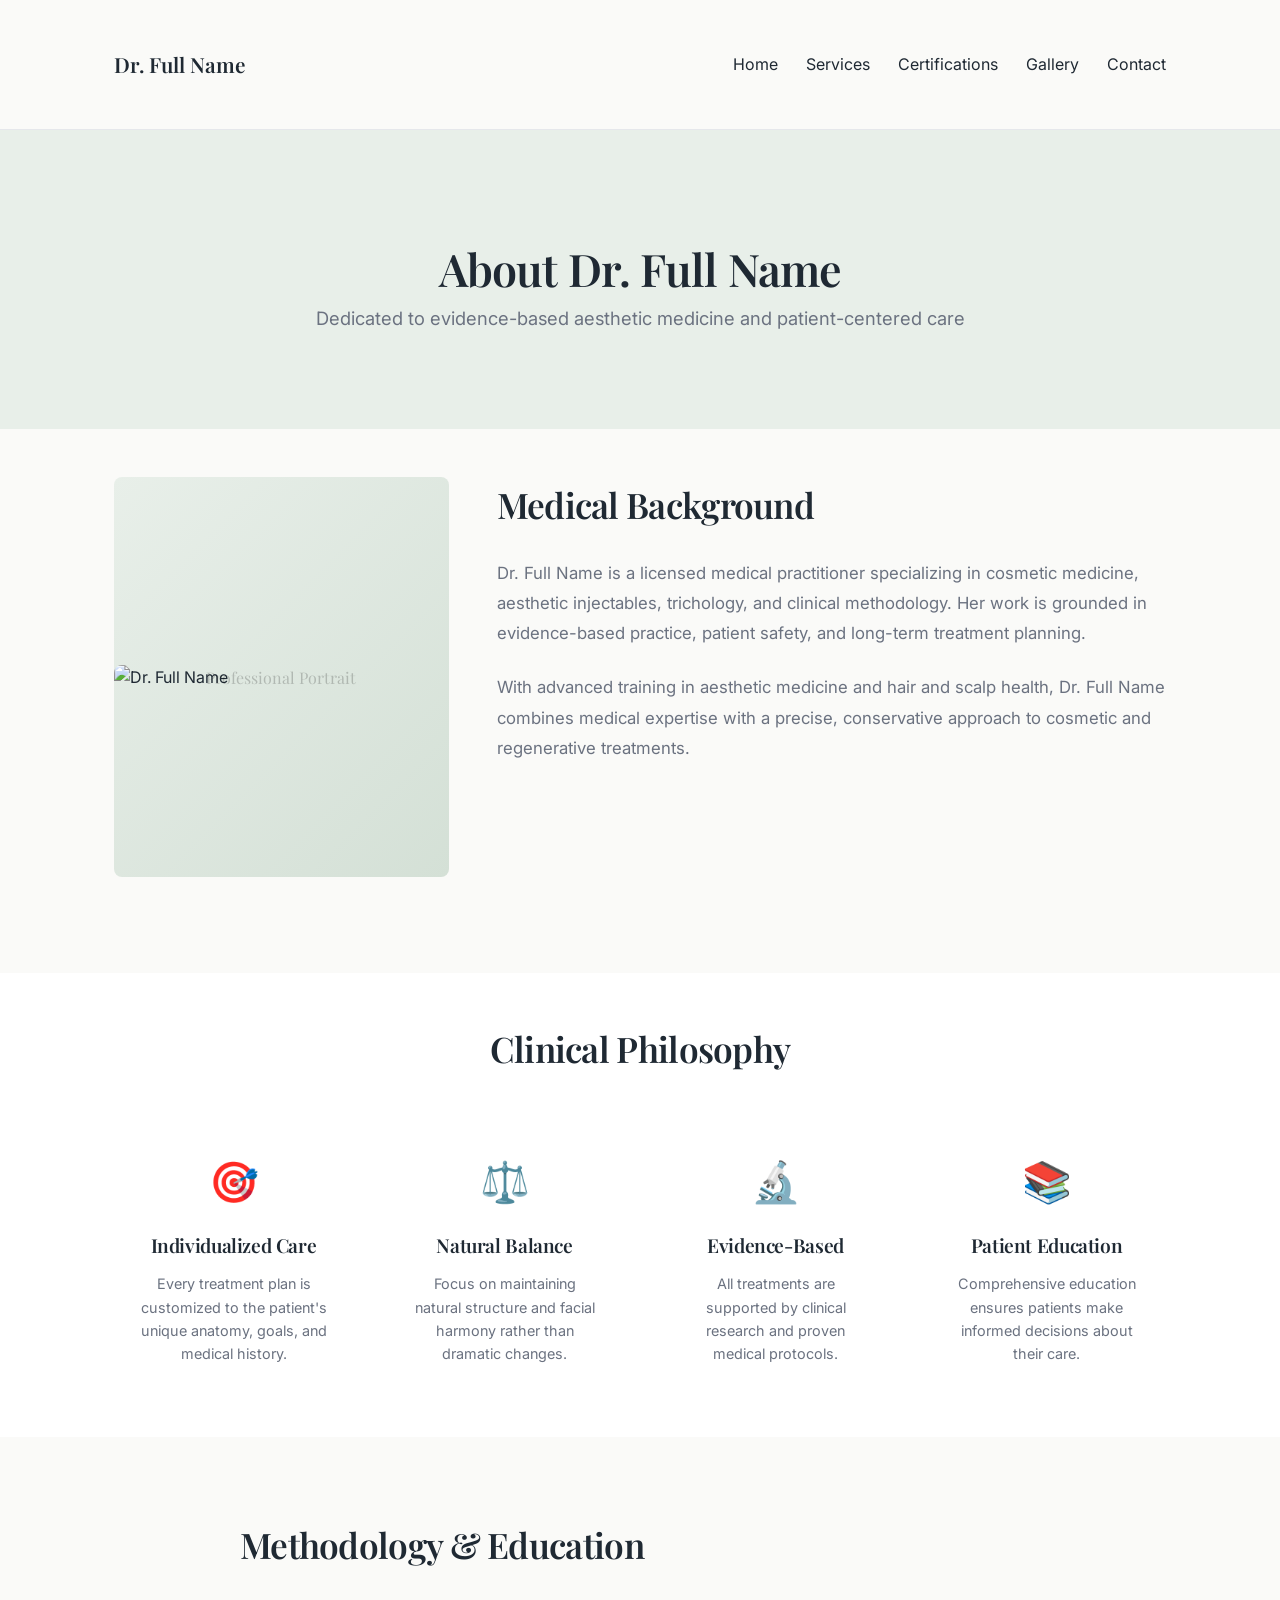
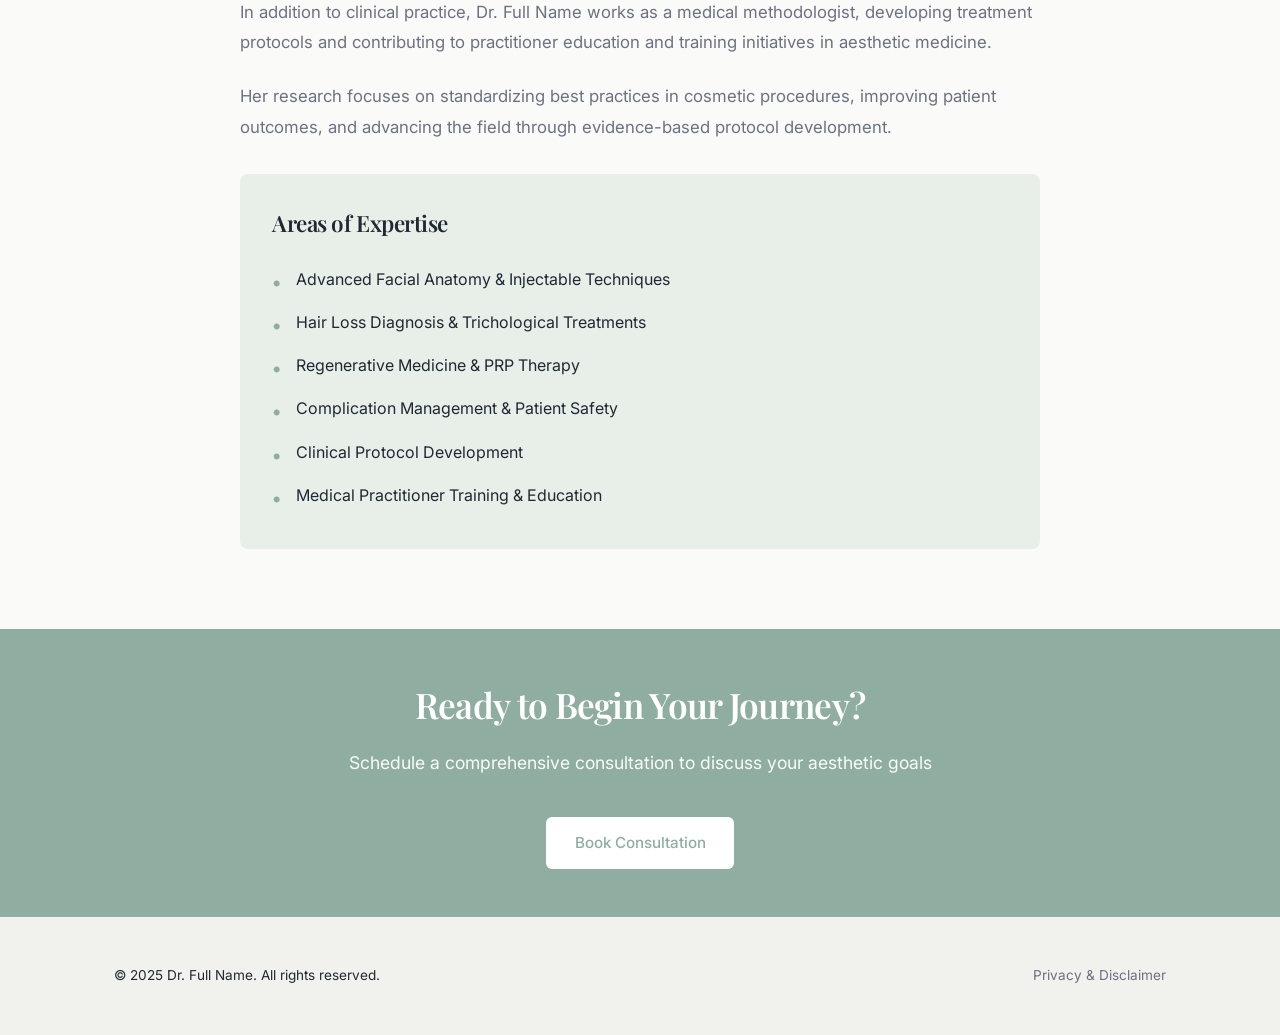
==== about.html @ 9eb3311c "Update about.html" ====
<!DOCTYPE html>
<html lang="en">
<head>
  <meta charset="UTF-8">
  <meta name="viewport" content="width=device-width, initial-scale=1.0">
  <title>About | Dr. Full Name</title>
  <link href="https://fonts.googleapis.com/css2?family=Playfair+Display:wght@400;600;700&family=Inter:wght@300;400;500;600&display=swap" rel="stylesheet">
  <link rel="stylesheet" href="assets/css/styles.css">
</head>
<body>

<header class="nav">
  <div class="container nav-inner">
    <div class="logo">Dr. Full Name</div>
    <nav>
      <a href="index.html">Home</a>
      <a href="services.html">Services</a>
      <a href="certifications.html">Certifications</a>
      <a href="gallery.html">Gallery</a>
      <a href="contact.html">Contact</a>
    </nav>
  </div>
</header>

<section class="page-hero">
  <div class="container">
    <h1>About Dr. Full Name</h1>
    <p class="lead">Dedicated to evidence-based aesthetic medicine and patient-centered care</p>
  </div>
</section>

<section class="container">
  <div class="about-grid">
    <div class="about-image">
      <img src="assets/images/about-portrait.jpg" alt="Dr. Full Name">
    </div>
    <div class="about-content">
      <h2>Medical Background</h2>
      <p>
        Dr. Full Name is a licensed medical practitioner specializing in cosmetic medicine, aesthetic injectables, trichology, and clinical methodology. Her work is grounded in evidence-based practice, patient safety, and long-term treatment planning.
      </p>
      <p>
        With advanced training in aesthetic medicine and hair and scalp health, Dr. Full Name combines medical expertise with a precise, conservative approach to cosmetic and regenerative treatments.
      </p>
    </div>
  </div>
</section>

<section class="philosophy">
  <div class="container">
    <h2>Clinical Philosophy</h2>
    <div class="philosophy-grid">
      <div class="philosophy-item">
        <div class="philosophy-icon">🎯</div>
        <h3>Individualized Care</h3>
        <p>Every treatment plan is customized to the patient's unique anatomy, goals, and medical history.</p>
      </div>
      <div class="philosophy-item">
        <div class="philosophy-icon">⚖️</div>
        <h3>Natural Balance</h3>
        <p>Focus on maintaining natural structure and facial harmony rather than dramatic changes.</p>
      </div>
      <div class="philosophy-item">
        <div class="philosophy-icon">🔬</div>
        <h3>Evidence-Based</h3>
        <p>All treatments are supported by clinical research and proven medical protocols.</p>
      </div>
      <div class="philosophy-item">
        <div class="philosophy-icon">📚</div>
        <h3>Patient Education</h3>
        <p>Comprehensive education ensures patients make informed decisions about their care.</p>
      </div>
    </div>
  </div>
</section>

<section class="container">
  <div class="methodology-section">
    <h2>Methodology & Education</h2>
    <p>
      In addition to clinical practice, Dr. Full Name works as a medical methodologist, developing treatment protocols and contributing to practitioner education and training initiatives in aesthetic medicine.
    </p>
    <p>
      Her research focuses on standardizing best practices in cosmetic procedures, improving patient outcomes, and advancing the field through evidence-based protocol development.
    </p>
    <div class="expertise-list">
      <h3>Areas of Expertise</h3>
      <ul>
        <li>Advanced Facial Anatomy & Injectable Techniques</li>
        <li>Hair Loss Diagnosis & Trichological Treatments</li>
        <li>Regenerative Medicine & PRP Therapy</li>
        <li>Complication Management & Patient Safety</li>
        <li>Clinical Protocol Development</li>
        <li>Medical Practitioner Training & Education</li>
      </ul>
    </div>
  </div>
</section>

<section class="cta">
  <div class="container">
    <h2>Ready to Begin Your Journey?</h2>
    <p>Schedule a comprehensive consultation to discuss your aesthetic goals</p>
    <a href="contact.html" class="btn">Book Consultation</a>
  </div>
</section>

<footer class="footer">
  <div class="container footer-inner">
    <p>© 2025 Dr. Full Name. All rights reserved.</p>
    <div class="footer-links">
      <a href="legal.html">Privacy & Disclaimer</a>
    </div>
  </div>
</footer>

</body>
</html>
---- assets/css/styles.css ----
:root {
  --bg: #FAFAF8;
  --text: #1F2933;
  --accent: #8FAEA1;
  --muted: #6B7280;
  --light-accent: #E8EFE9;
  --white: #FFFFFF;
  --border: #E5E7EB;
}

* {
  margin: 0;
  padding: 0;
  box-sizing: border-box;
}

body {
  font-family: "Inter", sans-serif;
  background: var(--bg);
  color: var(--text);
  line-height: 1.6;
}

h1, h2, h3, h4 {
  font-family: "Playfair Display", serif;
  font-weight: 600;
  letter-spacing: -0.02em;
}

h1 {
  font-size: 2.8rem;
  line-height: 1.2;
}

h2 {
  font-size: 2.2rem;
  margin-bottom: 1rem;
}

h3 {
  font-size: 1.4rem;
}

/* Container */
.container {
  max-width: 1100px;
  margin: auto;
  padding: 3rem 1.5rem;
}

/* Navigation */
.nav {
  background: rgba(250, 250, 248, 0.95);
  border-bottom: 1px solid var(--border);
  position: sticky;
  top: 0;
  z-index: 100;
  backdrop-filter: blur(10px);
}

.nav-inner {
  display: flex;
  justify-content: space-between;
  align-items: center;
}

.nav a {
  margin-left: 1.5rem;
  text-decoration: none;
  color: var(--text);
  font-weight: 400;
  transition: color 0.2s ease;
  position: relative;
  padding: 0.25rem 0;
}

.nav a:hover {
  color: var(--accent);
}

.nav a::after {
  content: '';
  position: absolute;
  bottom: -4px;
  left: 0;
  width: 0;
  height: 2px;
  background: var(--accent);
  transition: width 0.2s ease;
}

.nav a:hover::after {
  width: 100%;
}

.logo {
  font-family: "Playfair Display", serif;
  font-size: 1.3rem;
  font-weight: 600;
}

/* Hero Section */
.hero {
  padding-top: 4rem;
  padding-bottom: 4rem;
}

.hero-grid {
  display: grid;
  grid-template-columns: 1fr 1fr;
  gap: 3rem;
  align-items: center;
}

.hero-text p {
  margin: 1.2rem 0 2rem;
  color: var(--muted);
  font-size: 1.1rem;
}

.hero-image {
  min-height: 400px;
  background: linear-gradient(135deg, var(--light-accent) 0%, #d4e0d6 100%);
  border-radius: 12px;
  display: flex;
  align-items: center;
  justify-content: center;
  position: relative;
  overflow: hidden;
}

.hero-image::before {
  content: 'Professional Portrait';
  position: absolute;
  color: rgba(0,0,0,0.2);
  font-size: 1.2rem;
  font-family: "Playfair Display", serif;
}

.hero-image img {
  width: 100%;
  height: 100%;
  object-fit: cover;
  border-radius: 12px;
}

.hero-buttons {
  display: flex;
  gap: 1rem;
  flex-wrap: wrap;
}

/* Page Hero */
.page-hero {
  background: var(--light-accent);
  text-align: center;
  padding: 4rem 1.5rem 3rem;
}

.page-hero h1 {
  margin-bottom: 0.5rem;
}

.lead {
  font-size: 1.15rem;
  color: var(--muted);
  max-width: 700px;
  margin: 0 auto;
}

/* Buttons */
.btn {
  padding: 0.85rem 1.8rem;
  text-decoration: none;
  font-size: 0.95rem;
  border-radius: 6px;
  display: inline-block;
  transition: all 0.3s ease;
  font-weight: 500;
  border: none;
  cursor: pointer;
  text-align: center;
}

.btn:hover {
  transform: translateY(-2px);
  box-shadow: 0 6px 20px rgba(0, 0, 0, 0.15);
}

.btn:active {
  transform: translateY(0);
}

.btn.primary {
  background: var(--accent);
  color: white;
}

.btn.primary:hover {
  background: #7a9b8d;
}

.btn.outline {
  border: 2px solid var(--accent);
  color: var(--accent);
  background: transparent;
}

.btn.outline:hover {
  background: var(--accent);
  color: white;
}

/* Trust Bar */
.trust {
  background: var(--white);
  border-top: 1px solid var(--border);
  border-bottom: 1px solid var(--border);
}

.trust-grid {
  display: grid;
  grid-template-columns: repeat(4, 1fr);
  text-align: center;
  font-size: 0.9rem;
  color: var(--muted);
  gap: 2rem;
}

.trust-grid > div {
  padding: 1rem;
  transition: transform 0.2s ease, color 0.2s ease;
}

.trust-grid > div:hover {
  transform: translateY(-2px);
  color: var(--accent);
}

/* Stats Section */
.stats {
  background: var(--light-accent);
  text-align: center;
}

.stats h2 {
  margin-bottom: 3rem;
}

.stats-grid {
  display: grid;
  grid-template-columns: repeat(3, 1fr);
  gap: 3rem;
  max-width: 900px;
  margin: auto;
}

.stat-item {
  text-align: center;
}

.stat-number {
  font-size: 3rem;
  font-weight: 600;
  color: var(--accent);
  font-family: "Playfair Display", serif;
  line-height: 1;
  margin-bottom: 0.5rem;
}

.stat-label {
  color: var(--muted);
  font-size: 0.95rem;
}

/* Services Section */
.services-preview h2 {
  text-align: center;
  margin-bottom: 3rem;
}

.card-grid {
  display: grid;
  grid-template-columns: repeat(3, 1fr);
  gap: 2rem;
}

.card {
  background: var(--white);
  padding: 2.5rem;
  border-radius: 8px;
  box-shadow: 0 2px 12px rgba(0, 0, 0, 0.06);
  transition: all 0.3s ease;
  border: 1px solid transparent;
}

.card:hover {
  transform: translateY(-6px);
  box-shadow: 0 12px 30px rgba(0, 0, 0, 0.12);
  border-color: var(--accent);
}

.card-icon {
  width: 60px;
  height: 60px;
  background: var(--light-accent);
  border-radius: 50%;
  display: flex;
  align-items: center;
  justify-content: center;
  margin-bottom: 1.5rem;
  font-size: 1.5rem;
}

.card h3 {
  margin-bottom: 1rem;
  color: var(--text);
}

.card p {
  color: var(--muted);
  font-size: 0.95rem;
  line-height: 1.7;
}

/* Service Detail Pages */
.service-detail {
  margin-bottom: 4rem;
  padding-bottom: 3rem;
  border-bottom: 1px solid var(--border);
}

.service-detail:last-child {
  border-bottom: none;
}

.service-icon-large {
  font-size: 3rem;
  margin-bottom: 1.5rem;
}

.service-description {
  font-size: 1.05rem;
  line-height: 1.8;
  color: var(--muted);
  margin-bottom: 2rem;
}

.service-includes h3 {
  margin-top: 2rem;
  margin-bottom: 1rem;
  color: var(--text);
}

.service-includes ul {
  list-style: none;
  padding-left: 0;
}

.service-includes li {
  padding: 0.5rem 0 0.5rem 1.5rem;
  position: relative;
  line-height: 1.7;
}

.service-includes li::before {
  content: '✓';
  position: absolute;
  left: 0;
  color: var(--accent);
  font-weight: 600;
}

.pricing-note {
  background: var(--light-accent);
  margin-top: 3rem;
}

.note-box {
  background: var(--white);
  padding: 2.5rem;
  border-radius: 8px;
  text-align: center;
  box-shadow: 0 2px 12px rgba(0, 0, 0, 0.06);
}

.note-box h3 {
  margin-bottom: 1rem;
}

.note-box p {
  margin-bottom: 1.5rem;
  line-height: 1.7;
}

/* About Page */
.about-grid {
  display: grid;
  grid-template-columns: 1fr 2fr;
  gap: 3rem;
  align-items: start;
  margin-bottom: 3rem;
}

.about-image {
  min-height: 400px;
  background: linear-gradient(135deg, var(--light-accent) 0%, #d4e0d6 100%);
  border-radius: 8px;
  display: flex;
  align-items: center;
  justify-content: center;
  position: relative;
  overflow: hidden;
}

.about-image::before {
  content: 'Professional Portrait';
  position: absolute;
  color: rgba(0,0,0,0.2);
  font-size: 1rem;
  font-family: "Playfair Display", serif;
}

.about-image img {
  width: 100%;
  height: 100%;
  object-fit: cover;
  border-radius: 8px;
}

.about-content h2 {
  margin-bottom: 1.5rem;
}

.about-content p {
  margin-bottom: 1.5rem;
  line-height: 1.8;
  color: var(--muted);
  font-size: 1.05rem;
}

.philosophy {
  background: var(--white);
}

.philosophy h2 {
  text-align: center;
  margin-bottom: 3rem;
}

.philosophy-grid {
  display: grid;
  grid-template-columns: repeat(4, 1fr);
  gap: 2rem;
}

.philosophy-item {
  text-align: center;
  padding: 1.5rem;
}

.philosophy-icon {
  font-size: 2.5rem;
  margin-bottom: 1rem;
}

.philosophy-item h3 {
  margin-bottom: 0.75rem;
  font-size: 1.2rem;
}

.philosophy-item p {
  color: var(--muted);
  font-size: 0.9rem;
  line-height: 1.6;
}

.methodology-section {
  max-width: 800px;
  margin: 2rem auto;
}

.methodology-section h2 {
  margin-bottom: 1.5rem;
}

.methodology-section p {
  margin-bottom: 1.5rem;
  line-height: 1.8;
  color: var(--muted);
  font-size: 1.05rem;
}

.expertise-list {
  background: var(--light-accent);
  padding: 2rem;
  border-radius: 8px;
  margin-top: 2rem;
}

.expertise-list h3 {
  margin-bottom: 1rem;
}

.expertise-list ul {
  list-style: none;
  padding-left: 0;
}

.expertise-list li {
  padding: 0.5rem 0 0.5rem 1.5rem;
  position: relative;
  line-height: 1.7;
}

.expertise-list li::before {
  content: '•';
  position: absolute;
  left: 0;
  color: var(--accent);
  font-weight: 600;
  font-size: 1.2rem;
}

/* Certifications Page */
.cert-grid {
  display: grid;
  grid-template-columns: repeat(3, 1fr);
  gap: 2rem;
  margin-bottom: 3rem;
}

.cert-card {
  background: var(--white);
  padding: 2rem;
  border-radius: 8px;
  box-shadow: 0 2px 12px rgba(0, 0, 0, 0.06);
  text-align: center;
  transition: all 0.3s ease;
  border: 1px solid transparent;
}

.cert-card:hover {
  transform: translateY(-4px);
  box-shadow: 0 8px 24px rgba(0, 0, 0, 0.1);
  border-color: var(--accent);
}

.cert-badge {
  width: 80px;
  height: 80px;
  background: var(--light-accent);
  border-radius: 50%;
  display: flex;
  align-items: center;
  justify-content: center;
  margin: 0 auto 1.5rem;
  font-size: 2rem;
}

.cert-card h3 {
  margin-bottom: 0.5rem;
  font-size: 1.3rem;
}

.cert-org {
  color: var(--accent);
  font-weight: 600;
  margin-bottom: 1rem;
  font-size: 0.9rem;
}

.cert-description {
  color: var(--muted);
  font-size: 0.9rem;
  line-height: 1.6;
  margin-bottom: 1rem;
}

.cert-year {
  color: var(--muted);
  font-size: 0.85rem;
  font-style: italic;
}

.memberships {
  background: var(--light-accent);
}

.memberships h2 {
  text-align: center;
  margin-bottom: 3rem;
}

.membership-grid {
  display: grid;
  grid-template-columns: repeat(3, 1fr);
  gap: 2rem;
}

.membership-item {
  background: var(--white);
  padding: 2rem;
  border-radius: 8px;
  text-align: center;
  box-shadow: 0 2px 8px rgba(0, 0, 0, 0.06);
}

.membership-item h4 {
  margin-bottom: 0.5rem;
  font-size: 1.1rem;
}

.membership-item p {
  color: var(--accent);
  font-size: 0.9rem;
  font-weight: 500;
}

.education-section {
  margin-top: 3rem;
}

.education-section h2 {
  text-align: center;
  margin-bottom: 1.5rem;
}

.education-intro {
  text-align: center;
  max-width: 800px;
  margin: 0 auto 2rem;
  color: var(--muted);
  font-size: 1.05rem;
  line-height: 1.8;
}

.cme-box {
  background: var(--light-accent);
  padding: 2rem;
  border-radius: 8px;
  max-width: 800px;
  margin: 0 auto;
}

.cme-box p {
  margin-bottom: 1rem;
  line-height: 1.7;
}

.cme-box p:last-child {
  margin-bottom: 0;
}

/* Gallery Page */
.gallery-category {
  margin-bottom: 4rem;
}

.gallery-category h2 {
  margin-bottom: 2rem;
}

.gallery-grid {
  display: grid;
  grid-template-columns: repeat(3, 1fr);
  gap: 2rem;
  margin-bottom: 2rem;
}

.gallery-item {
  background: var(--bg);
  border-radius: 8px;
  overflow: hidden;
  box-shadow: 0 2px 8px rgba(0, 0, 0, 0.06);
  transition: transform 0.3s ease, box-shadow 0.3s ease;
}

.gallery-item:hover {
  transform: scale(1.02);
  box-shadow: 0 8px 20px rgba(0, 0, 0, 0.12);
}

.gallery-image {
  width: 100%;
  height: 250px;
  background: linear-gradient(135deg, var(--light-accent) 0%, #d4e0d6 100%);
  display: flex;
  align-items: center;
  justify-content: center;
  color: rgba(0,0,0,0.2);
  font-size: 0.9rem;
  position: relative;
  overflow: hidden;
}

.gallery-image::before {
  content: 'Before/After Image';
  position: absolute;
  font-family: "Playfair Display", serif;
}

.gallery-image img {
  width: 100%;
  height: 100%;
  object-fit: cover;
}

.gallery-caption {
  padding: 1.5rem;
  text-align: center;
}

.gallery-caption h4 {
  margin-bottom: 0.5rem;
  font-size: 1.1rem;
  color: var(--text);
}

.gallery-caption p {
  color: var(--muted);
  font-size: 0.9rem;
}

.gallery-disclaimer {
  background: var(--light-accent);
  padding: 2rem;
  border-radius: 8px;
  margin-top: 3rem;
  text-align: center;
}

.gallery-disclaimer p {
  color: var(--muted);
  font-size: 0.9rem;
  line-height: 1.7;
  max-width: 900px;
  margin: 0 auto;
}

/* Contact Page */
.contact-grid {
  display: grid;
  grid-template-columns: 1fr 1.5fr;
  gap: 4rem;
  margin-top: 2rem;
}

.contact-info h2 {
  margin-bottom: 1rem;
}

.contact-info > p {
  margin-bottom: 2rem;
  color: var(--muted);
  line-height: 1.7;
}

.contact-method {
  display: flex;
  gap: 1.5rem;
  margin-bottom: 2rem;
  align-items: start;
}

.contact-icon {
  font-size: 2rem;
  width: 60px;
  height: 60px;
  background: var(--light-accent);
  border-radius: 50%;
  display: flex;
  align-items: center;
  justify-content: center;
  flex-shrink: 0;
}

.contact-method h3 {
  margin-bottom: 0.5rem;
  font-size: 1.1rem;
}

.contact-method p {
  color: var(--muted);
  line-height: 1.6;
}

.contact-method a {
  color: var(--accent);
  text-decoration: none;
  transition: color 0.2s ease;
}

.contact-method a:hover {
  color: #7a9b8d;
  text-decoration: underline;
}

/* Contact Form */
.contact-form-section h2 {
  margin-bottom: 0.5rem;
}

.form-intro {
  color: var(--muted);
  margin-bottom: 2rem;
}

.contact-form {
  background: var(--white);
  padding: 2.5rem;
  border-radius: 8px;
  box-shadow: 0 2px 12px rgba(0, 0, 0, 0.06);
}

.form-group {
  margin-bottom: 1.5rem;
}

.form-group label {
  display: block;
  margin-bottom: 0.5rem;
  font-weight: 500;
  color: var(--text);
}

.form-group input,
.form-group select,
.form-group textarea {
  width: 100%;
  padding: 0.75rem 1rem;
  border: 1px solid var(--border);
  border-radius: 6px;
  font-family: "Inter", sans-serif;
  font-size: 0.95rem;
  transition: border-color 0.2s ease, box-shadow 0.2s ease;
}

.form-group input:focus,
.form-group select:focus,
.form-group textarea:focus {
  outline: none;
  border-color: var(--accent);
  box-shadow: 0 0 0 3px rgba(143, 174, 161, 0.1);
}

.form-group textarea {
  resize: vertical;
}

.checkbox-label {
  display: flex;
  align-items: start;
  gap: 0.75rem;
  font-size: 0.9rem;
  color: var(--muted);
  line-height: 1.6;
}

.checkbox-label input[type="checkbox"] {
  width: auto;
  margin-top: 0.25rem;
  flex-shrink: 0;
}

.form-note {
  margin-top: 1rem;
  font-size: 0.85rem;
  color: var(--muted);
  font-style: italic;
}

/* FAQ Section */
.faq-section {
  background: var(--light-accent);
}

.faq-section h2 {
  text-align: center;
  margin-bottom: 3rem;
}

.faq-grid {
  display: grid;
  grid-template-columns: repeat(2, 1fr);
  gap: 2rem;
}

.faq-item {
  background: var(--white);
  padding: 2rem;
  border-radius: 8px;
  box-shadow: 0 2px 8px rgba(0, 0, 0, 0.06);
}

.faq-item h3 {
  margin-bottom: 1rem;
  color: var(--text);
  font-size: 1.1rem;
}

.faq-item p {
  color: var(--muted);
  line-height: 1.7;
  font-size: 0.95rem;
}

/* Legal Page */
.legal-content {
  max-width: 900px;
  margin: 0 auto;
}

.legal-section {
  margin-bottom: 3rem;
  padding-bottom: 2rem;
  border-bottom: 1px solid var(--border);
}

.legal-section:last-child {
  border-bottom: none;
}

.legal-section h2 {
  margin-bottom: 1.5rem;
  color: var(--text);
}

.legal-section h3 {
  margin-top: 2rem;
  margin-bottom: 1rem;
  color: var(--text);
  font-size: 1.2rem;
}

.legal-section p {
  margin-bottom: 1rem;
  line-height: 1.8;
  color: var(--muted);
  font-size: 0.95rem;
}

.legal-section ul {
  margin: 1rem 0 1rem 2rem;
  line-height: 1.8;
}

.legal-section li {
  margin-bottom: 0.5rem;
  color: var(--muted);
}

.legal-section a {
  color: var(--accent);
  text-decoration: none;
  transition: color 0.2s ease;
}

.legal-section a:hover {
  color: #7a9b8d;
  text-decoration: underline;
}

.effective-date {
  font-weight: 600;
  color: var(--text);
}

/* Testimonials */
.testimonials {
  background: var(--light-accent);
}

.testimonials h2 {
  text-align: center;
  margin-bottom: 3rem;
}

.testimonial-grid {
  display: grid;
  grid-template-columns: repeat(2, 1fr);
  gap: 2rem;
}

.testimonial {
  background: var(--white);
  padding: 2.5rem;
  border-radius: 8px;
  box-shadow: 0 2px 12px rgba(0, 0, 0, 0.06);
  transition: transform 0.3s ease, box-shadow 0.3s ease;
}

.testimonial:hover {
  transform: translateY(-4px);
  box-shadow: 0 8px 24px rgba(0, 0, 0, 0.1);
}

.testimonial-text {
  font-style: italic;
  color: var(--text);
  margin-bottom: 1.5rem;
  line-height: 1.8;
  font-size: 1.05rem;
}

.testimonial-author {
  display: flex;
  align-items: center;
  gap: 1rem;
}

.author-initial {
  width: 50px;
  height: 50px;
  border-radius: 50%;
  background: var(--accent);
  color: white;
  display: flex;
  align-items: center;
  justify-content: center;
  font-weight: 600;
  font-size: 1.2rem;
  flex-shrink: 0;
}

.author-info {
  flex: 1;
}

.author-name {
  font-weight: 600;
  color: var(--text);
  margin-bottom: 0.25rem;
}

.author-treatment {
  color: var(--muted);
  font-size: 0.85rem;
}

/* CTA Section */
.cta {
  background: var(--accent);
  color: white;
  text-align: center;
}

.cta h2 {
  font-size: 2.2rem;
  margin-bottom: 1rem;
  color: white;
}

.cta p {
  font-size: 1.1rem;
  margin-bottom: 2rem;
  opacity: 0.95;
}

.cta .btn {
  background: white;
  color: var(--accent);
  margin-top: 0.5rem;
}

.cta .btn:hover {
  background: #f5f5f3;
  color: #7a9b8d;
}

/* Footer */
.footer {
  background: #f1f1ee;
  font-size: 0.85rem;
}

.footer-inner {
  display: flex;
  justify-content: space-between;
  align-items: center;
  flex-wrap: wrap;
  gap: 1rem;
}

.footer-links {
  display: flex;
  gap: 2rem;
}

.footer a {
  color: var(--muted);
  text-decoration: none;
  transition: color 0.2s ease;
}

.footer a:hover {
  color: var(--accent);
}

/* Responsive Design */
@media (max-width: 1024px) {
  .trust-grid,
  .stats-grid,
  .philosophy-grid {
    grid-template-columns: repeat(2, 1fr);
    gap: 1.5rem;
  }

  .card-grid,
  .gallery-grid,
  .cert-grid,
  .membership-grid {
    grid-template-columns: repeat(2, 1fr);
  }

  .about-grid {
    grid-template-columns: 1fr;
  }

  .contact-grid {
    grid-template-columns: 1fr;
    gap: 3rem;
  }
}

@media (max-width: 768px) {
  h1 {
    font-size: 2rem;
  }

  h2 {
    font-size: 1.8rem;
  }

  .hero-grid,
  .card-grid,
  .gallery-grid,
  .trust-grid,
  .stats-grid,
  .philosophy-grid,
  .testimonial-grid,
  .faq-grid,
  .cert-grid,
  .membership-grid {
    grid-template-columns: 1fr;
  }

  .hero-buttons {
    flex-direction: column;
    width: 100%;
  }

  .hero-buttons .btn {
    width: 100%;
    text-align: center;
  }

  .footer-inner {
    flex-direction: column;
    text-align: center;
  }

  .footer-links {
    flex-direction: column;
    gap: 0.5rem;
  }

  .nav-inner {
    flex-direction: column;
    gap: 1rem;
    padding: 1rem 0;
  }

  .nav nav {
    display: flex;
    flex-wrap: wrap;
    justify-content: center;
  }

  .nav a {
    margin-left: 0;
    margin: 0.25rem 0.75rem;
  }

  .hero-image,
  .about-image {
    min-height: 300px;
  }
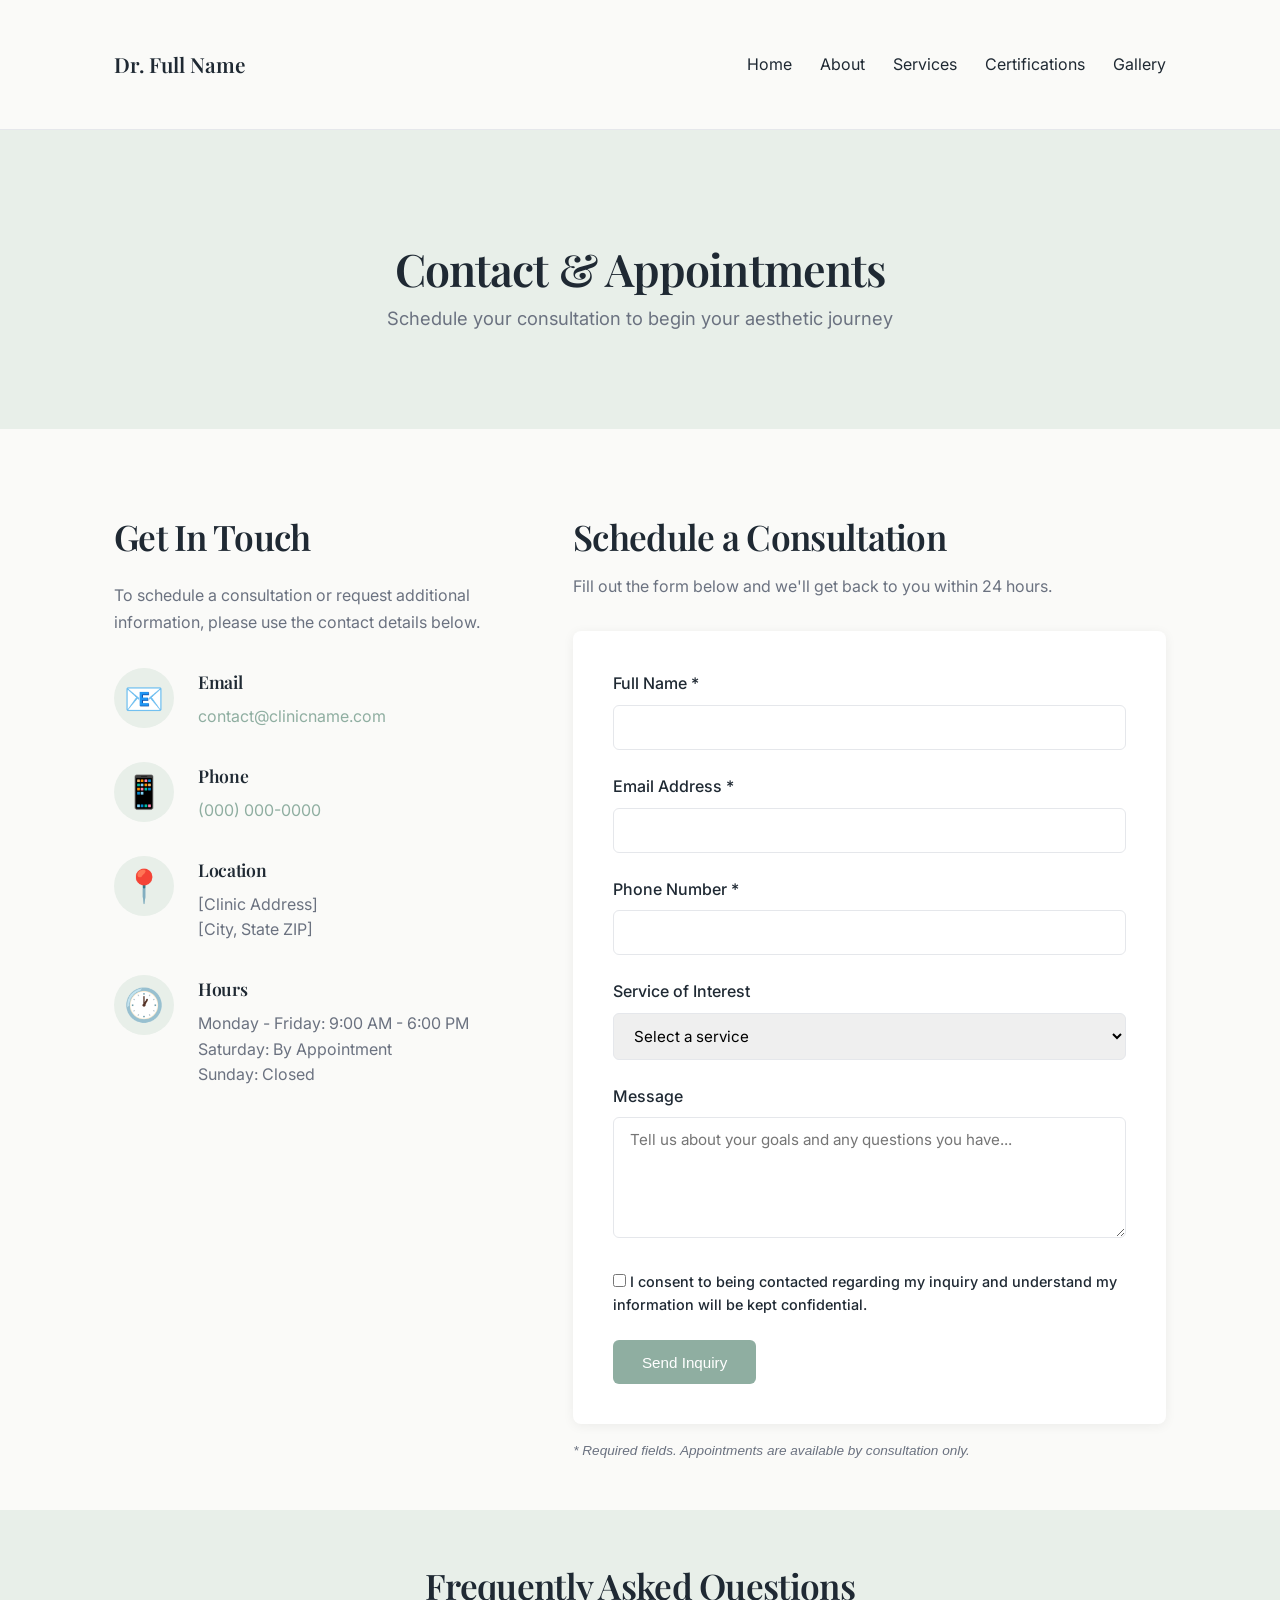
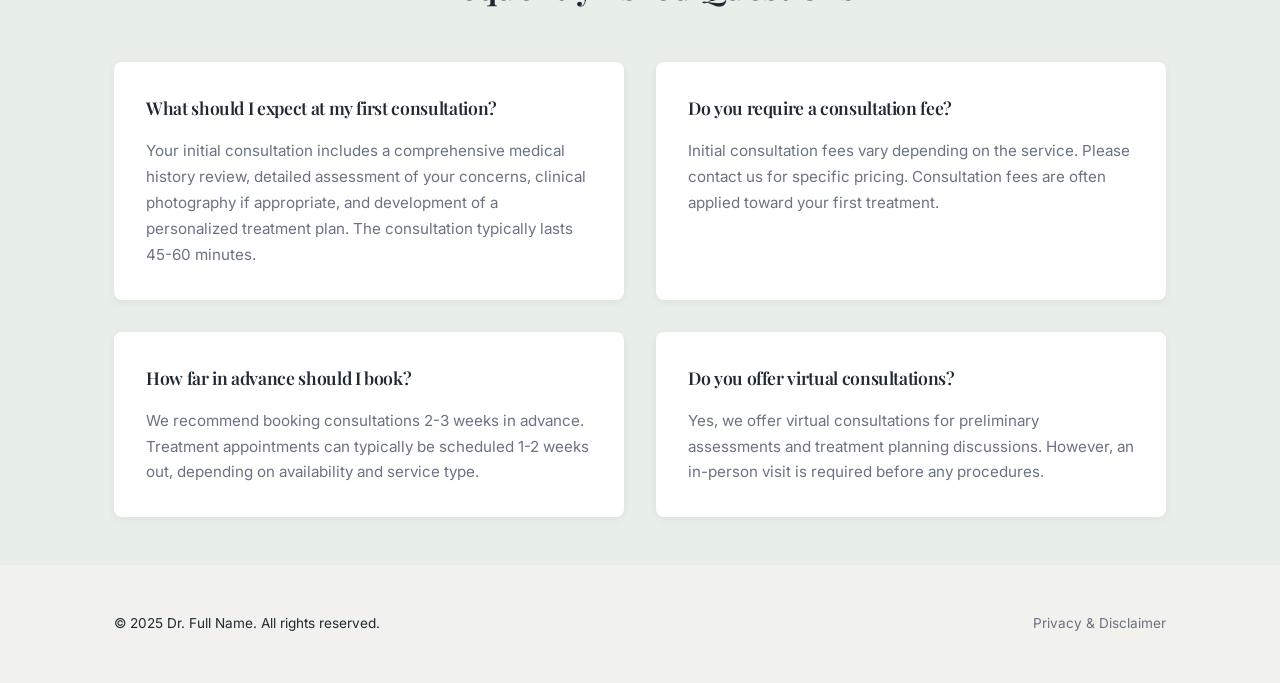
==== commit 277331b7: "Update about.html" ====
--- a/about.html
+++ b/about.html
@@ -3,7 +3,7 @@
 <head>
   <meta charset="UTF-8">
   <meta name="viewport" content="width=device-width, initial-scale=1.0">
-  <title>About | Dr. Full Name</title>
+  <title>Contact | Dr. Full Name</title>
   <link href="https://fonts.googleapis.com/css2?family=Playfair+Display:wght@400;600;700&family=Inter:wght@300;400;500;600&display=swap" rel="stylesheet">
   <link rel="stylesheet" href="assets/css/styles.css">
 </head>
@@ -14,96 +14,157 @@
     <div class="logo">Dr. Full Name</div>
     <nav>
       <a href="index.html">Home</a>
+      <a href="about.html">About</a>
       <a href="services.html">Services</a>
       <a href="certifications.html">Certifications</a>
       <a href="gallery.html">Gallery</a>
-      <a href="contact.html">Contact</a>
     </nav>
   </div>
 </header>
 
 <section class="page-hero">
   <div class="container">
-    <h1>About Dr. Full Name</h1>
-    <p class="lead">Dedicated to evidence-based aesthetic medicine and patient-centered care</p>
+    <h1>Contact & Appointments</h1>
+    <p class="lead">Schedule your consultation to begin your aesthetic journey</p>
   </div>
 </section>
 
 <section class="container">
-  <div class="about-grid">
-    <div class="about-image">
-      <img src="assets/images/about-portrait.jpg" alt="Dr. Full Name">
+  <div class="contact-grid">
+    <div class="contact-info">
+      <h2>Get In Touch</h2>
+      <p>To schedule a consultation or request additional information, please use the contact details below.</p>
+      
+      <div class="contact-method">
+        <div class="contact-icon">📧</div>
+        <div>
+          <h3>Email</h3>
+          <p><a href="mailto:contact@clinicname.com">contact@clinicname.com</a></p>
+        </div>
+      </div>
+
+      <div class="contact-method">
+        <div class="contact-icon">📱</div>
+        <div>
+          <h3>Phone</h3>
+          <p><a href="tel:0000000000">(000) 000-0000</a></p>
+        </div>
+      </div>
+
+      <div class="contact-method">
+        <div class="contact-icon">📍</div>
+        <div>
+          <h3>Location</h3>
+          <p>
+            [Clinic Address]<br>
+            [City, State ZIP]
+          </p>
+        </div>
+      </div>
+
+      <div class="contact-method">
+        <div class="contact-icon">🕐</div>
+        <div>
+          <h3>Hours</h3>
+          <p>
+            Monday - Friday: 9:00 AM - 6:00 PM<br>
+            Saturday: By Appointment<br>
+            Sunday: Closed
+          </p>
+        </div>
+      </div>
     </div>
-    <div class="about-content">
-      <h2>Medical Background</h2>
-      <p>
-        Dr. Full Name is a licensed medical practitioner specializing in cosmetic medicine, aesthetic injectables, trichology, and clinical methodology. Her work is grounded in evidence-based practice, patient safety, and long-term treatment planning.
-      </p>
-      <p>
-        With advanced training in aesthetic medicine and hair and scalp health, Dr. Full Name combines medical expertise with a precise, conservative approach to cosmetic and regenerative treatments.
-      </p>
+
+    <div class="contact-form-section">
+      <h2>Schedule a Consultation</h2>
+      <p class="form-intro">Fill out the form below and we'll get back to you within 24 hours.</p>
+      
+      <form class="contact-form" action="#" method="post">
+        <div class="form-group">
+          <label for="name">Full Name *</label>
+          <input type="text" id="name" name="name" required>
+        </div>
+
+        <div class="form-group">
+          <label for="email">Email Address *</label>
+          <input type="email" id="email" name="email" required>
+        </div>
+
+        <div class="form-group">
+          <label for="phone">Phone Number *</label>
+          <input type="tel" id="phone" name="phone" required>
+        </div>
+
+        <div class="form-group">
+          <label for="service">Service of Interest</label>
+          <select id="service" name="service">
+            <option value="">Select a service</option>
+            <option value="injectables">Aesthetic Injectables</option>
+            <option value="trichology">Trichology / Hair Loss</option>
+            <option value="regenerative">Regenerative Treatments</option>
+            <option value="consultation">General Consultation</option>
+            <option value="other">Other</option>
+          </select>
+        </div>
+
+        <div class="form-group">
+          <label for="message">Message</label>
+          <textarea id="message" name="message" rows="5" placeholder="Tell us about your goals and any questions you have..."></textarea>
+        </div>
+
+        <div class="form-group">
+          <label class="checkbox-label">
+            <input type="checkbox" name="consent" required>
+            I consent to being contacted regarding my inquiry and understand my information will be kept confidential.
+          </label>
+        </div>
+
+        <button type="submit" class="btn primary">Send Inquiry</button>
+      </form>
+
+      <p class="form-note">* Required fields. Appointments are available by consultation only.</p>
     </div>
   </div>
 </section>
 
-<section class="philosophy">
+<section class="faq-section">
   <div class="container">
-    <h2>Clinical Philosophy</h2>
-    <div class="philosophy-grid">
-      <div class="philosophy-item">
-        <div class="philosophy-icon">🎯</div>
-        <h3>Individualized Care</h3>
-        <p>Every treatment plan is customized to the patient's unique anatomy, goals, and medical history.</p>
+    <h2>Frequently Asked Questions</h2>
+    <div class="faq-grid">
+      <div class="faq-item">
+        <h3>What should I expect at my first consultation?</h3>
+        <p>Your initial consultation includes a comprehensive medical history review, detailed assessment of your concerns, clinical photography if appropriate, and development of a personalized treatment plan. The consultation typically lasts 45-60 minutes.</p>
       </div>
-      <div class="philosophy-item">
-        <div class="philosophy-icon">⚖️</div>
-        <h3>Natural Balance</h3>
-        <p>Focus on maintaining natural structure and facial harmony rather than dramatic changes.</p>
+
+      <div class="faq-item">
+        <h3>Do you require a consultation fee?</h3>
+        <p>Initial consultation fees vary depending on the service. Please contact us for specific pricing. Consultation fees are often applied toward your first treatment.</p>
       </div>
-      <div class="philosophy-item">
-        <div class="philosophy-icon">🔬</div>
-        <h3>Evidence-Based</h3>
-        <p>All treatments are supported by clinical research and proven medical protocols.</p>
+
+      <div class="faq-item">
+        <h3>How far in advance should I book?</h3>
+        <p>We recommend booking consultations 2-3 weeks in advance. Treatment appointments can typically be scheduled 1-2 weeks out, depending on availability and service type.</p>
       </div>
-      <div class="philosophy-item">
-        <div class="philosophy-icon">📚</div>
-        <h3>Patient Education</h3>
-        <p>Comprehensive education ensures patients make informed decisions about their care.</p>
+
+      <div class="faq-item">
+        <h3>Do you offer virtual consultations?</h3>
+        <p>Yes, we offer virtual consultations for preliminary assessments and treatment planning discussions. However, an in-person visit is required before any procedures.</p>
       </div>
     </div>
   </div>
 </section>
 
-<section class="container">
-  <div class="methodology-section">
-    <h2>Methodology & Education</h2>
-    <p>
-      In addition to clinical practice, Dr. Full Name works as a medical methodologist, developing treatment protocols and contributing to practitioner education and training initiatives in aesthetic medicine.
-    </p>
-    <p>
-      Her research focuses on standardizing best practices in cosmetic procedures, improving patient outcomes, and advancing the field through evidence-based protocol development.
-    </p>
-    <div class="expertise-list">
-      <h3>Areas of Expertise</h3>
-      <ul>
-        <li>Advanced Facial Anatomy & Injectable Techniques</li>
-        <li>Hair Loss Diagnosis & Trichological Treatments</li>
-        <li>Regenerative Medicine & PRP Therapy</li>
-        <li>Complication Management & Patient Safety</li>
-        <li>Clinical Protocol Development</li>
-        <li>Medical Practitioner Training & Education</li>
-      </ul>
+<!-- Optional Calendly Embed Section -->
+<!-- 
+<section class="scheduling-section">
+  <div class="container">
+    <h2>Book Online</h2>
+    <div class="calendly-container">
+      <iframe src="https://calendly.com/yourlink" width="100%" height="700" frameborder="0"></iframe>
     </div>
   </div>
 </section>
-
-<section class="cta">
-  <div class="container">
-    <h2>Ready to Begin Your Journey?</h2>
-    <p>Schedule a comprehensive consultation to discuss your aesthetic goals</p>
-    <a href="contact.html" class="btn">Book Consultation</a>
-  </div>
-</section>
+-->
 
 <footer class="footer">
   <div class="container footer-inner">
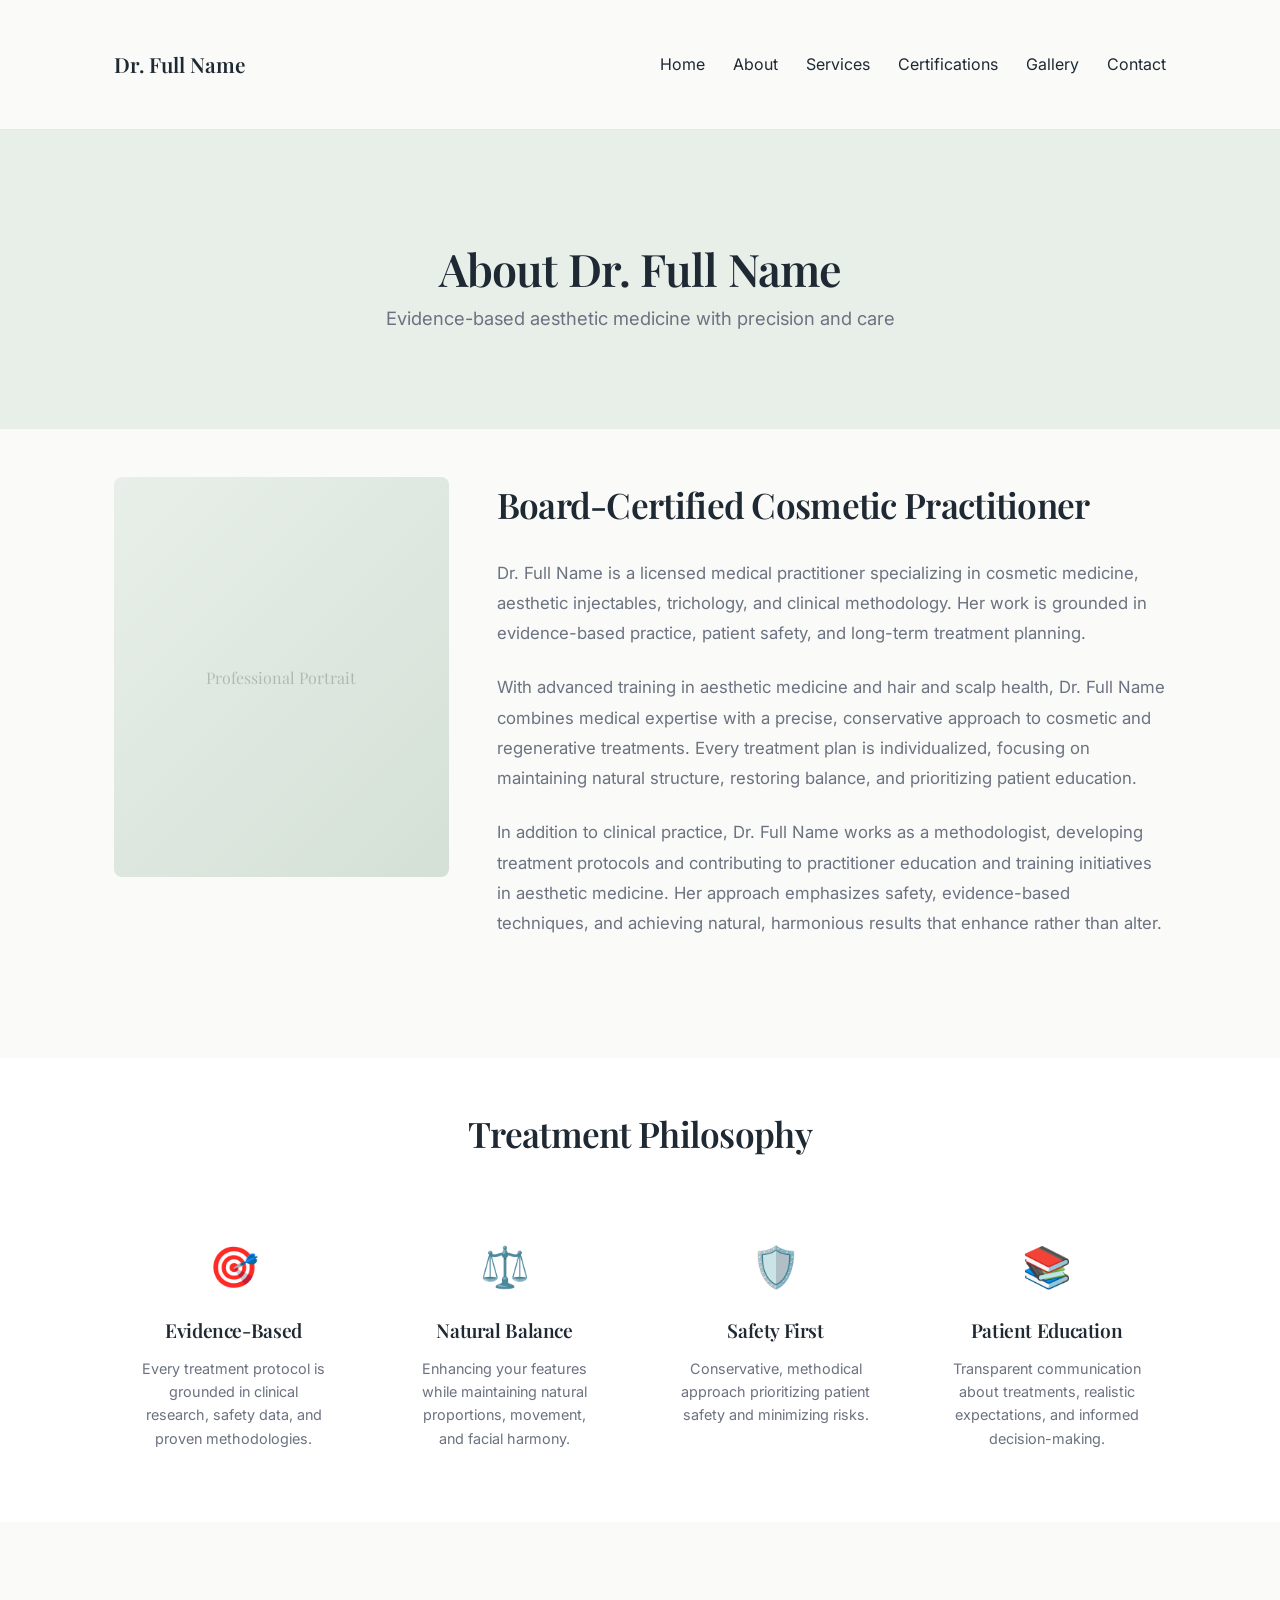
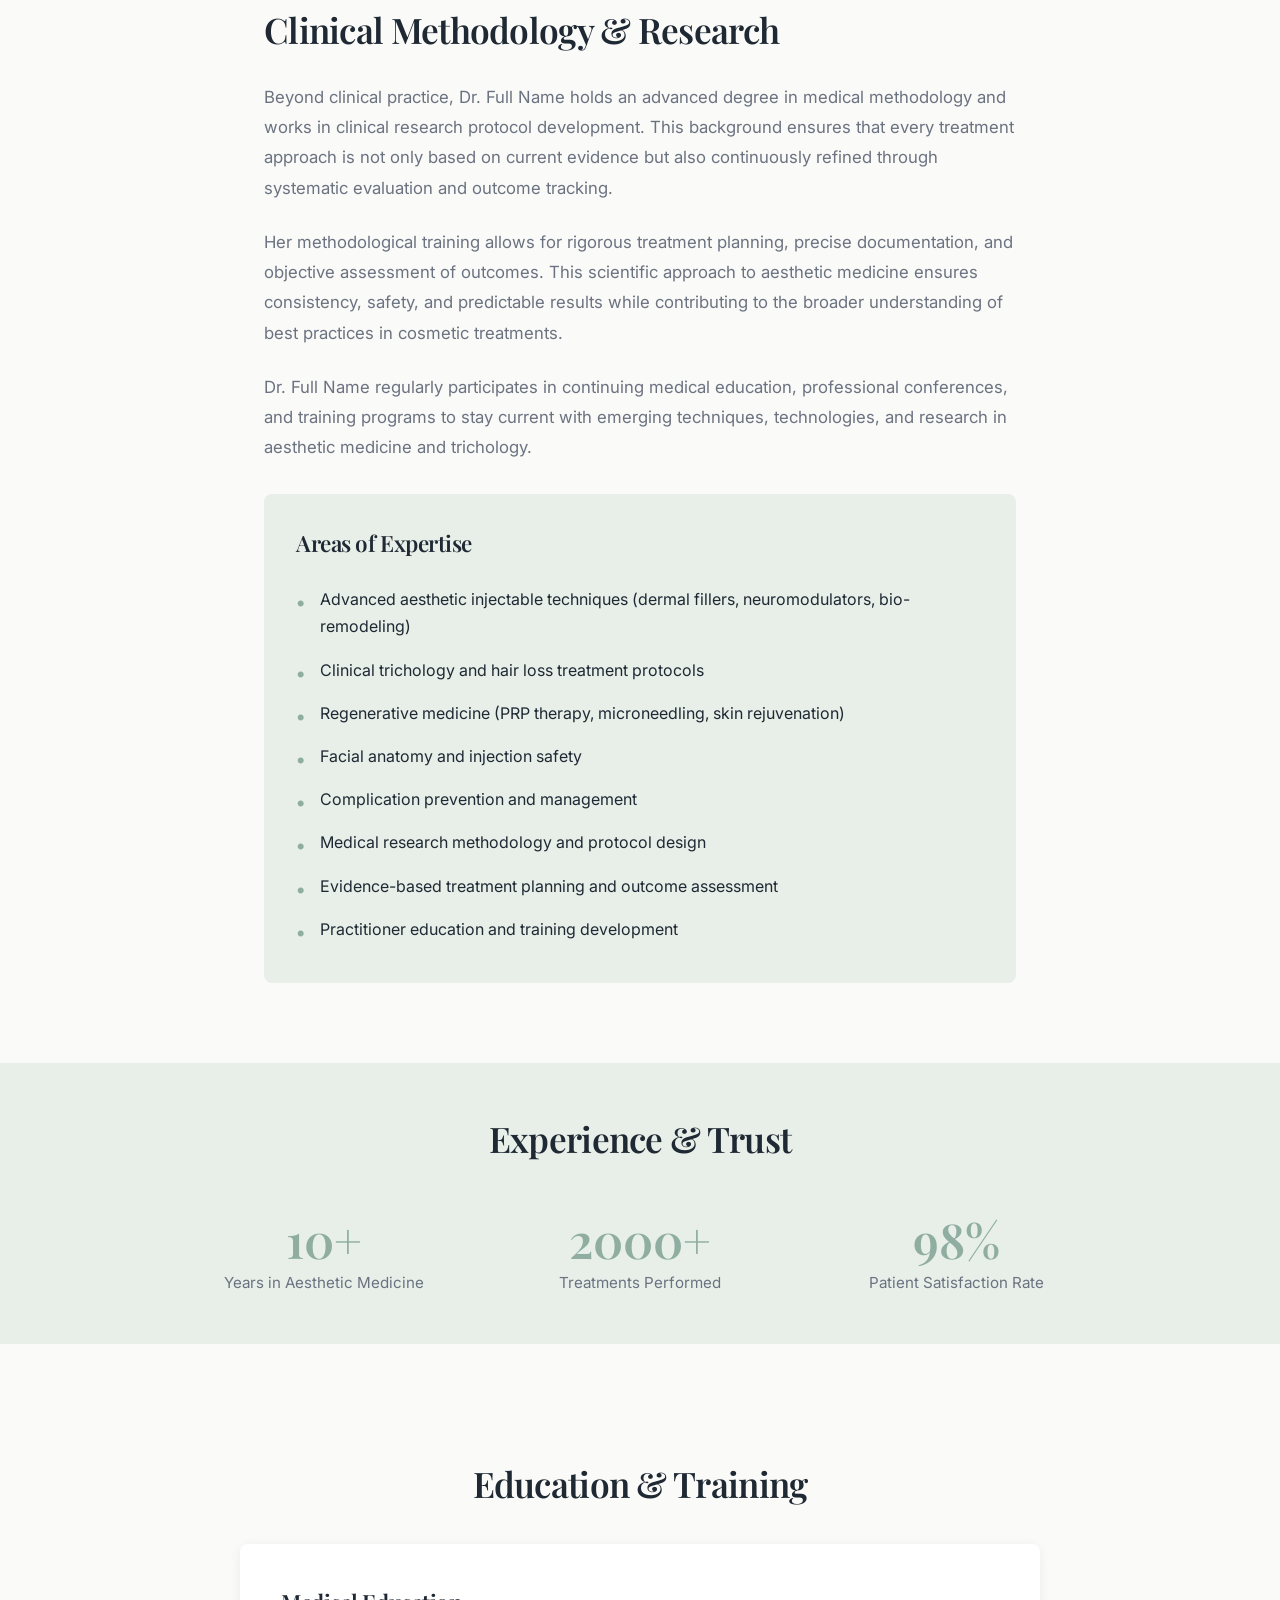
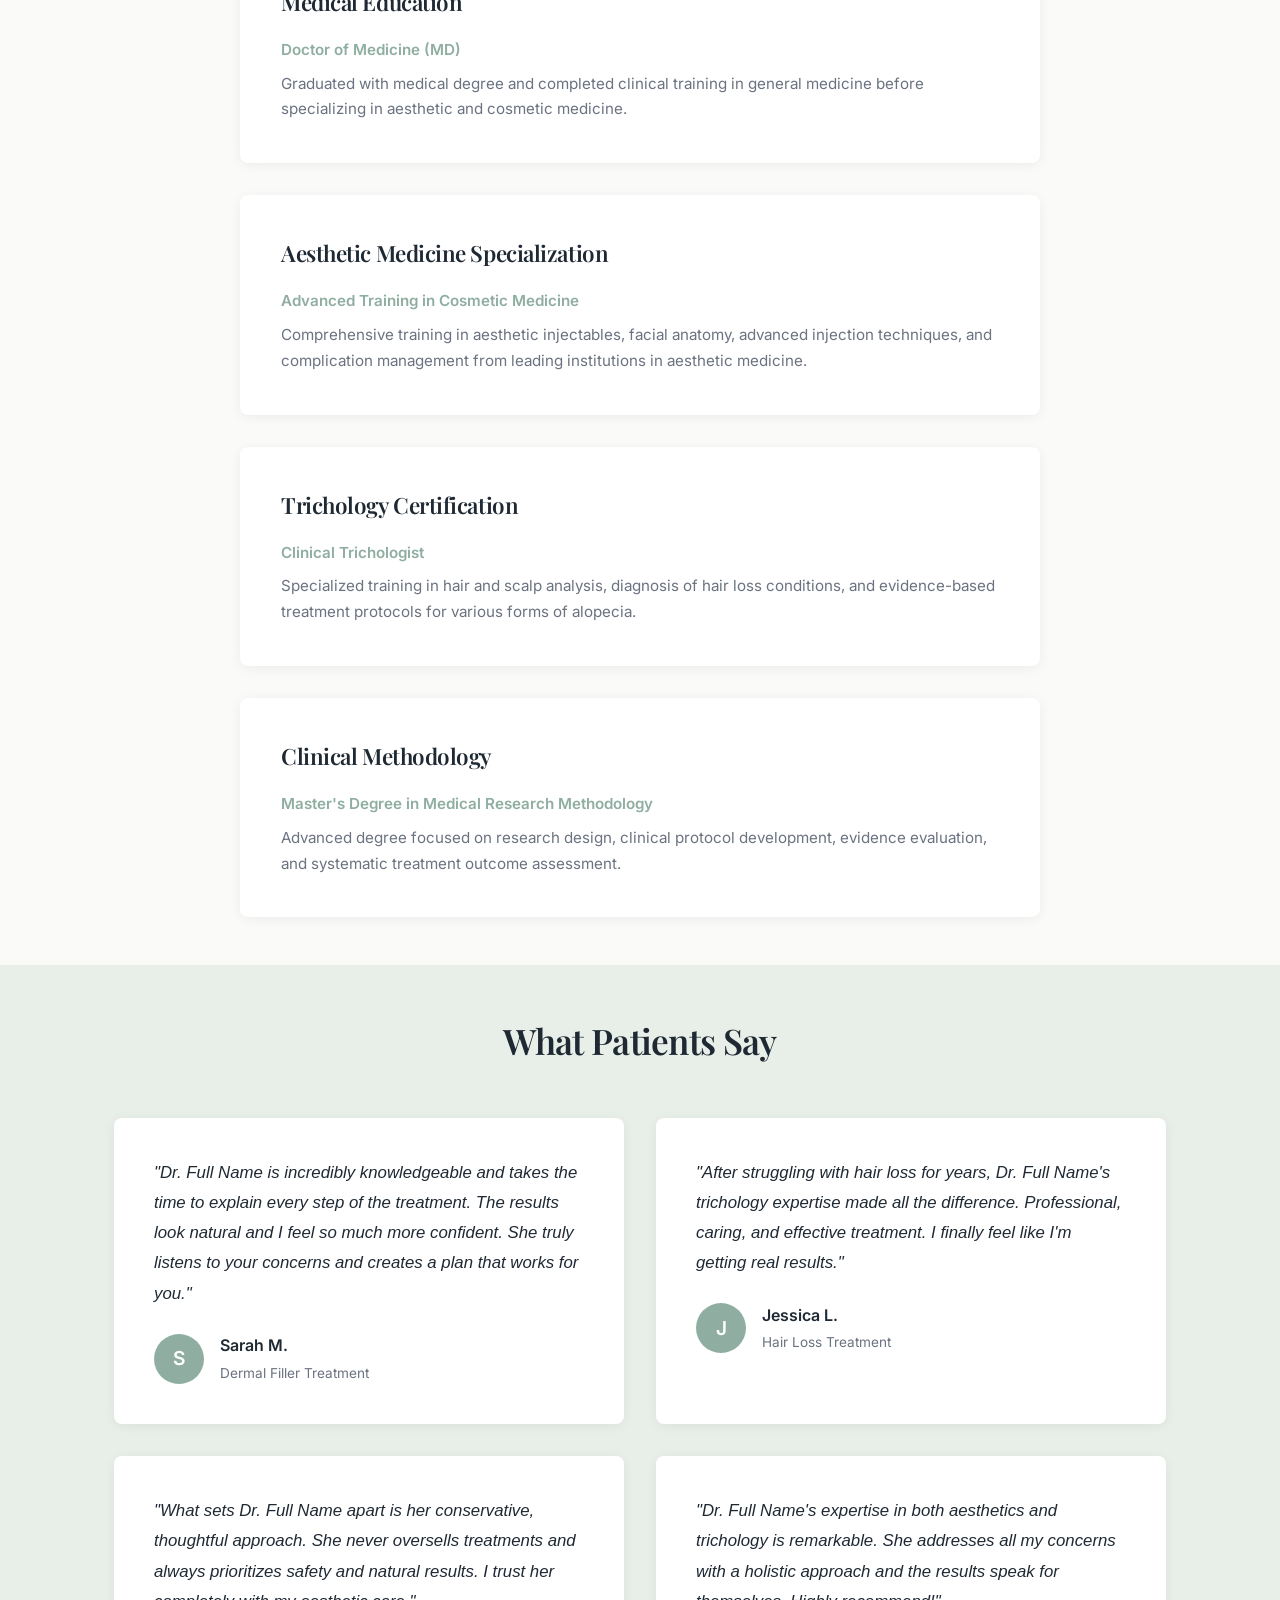
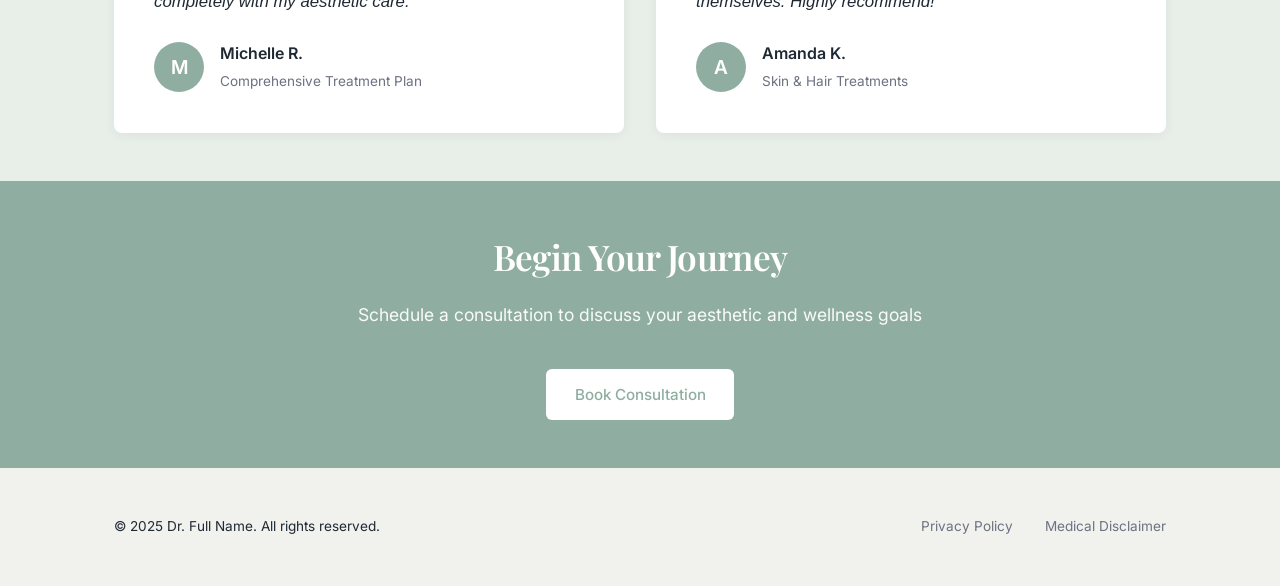
==== commit adefc4de: "Update about.html" ====
--- a/about.html
+++ b/about.html
@@ -3,7 +3,7 @@
 <head>
   <meta charset="UTF-8">
   <meta name="viewport" content="width=device-width, initial-scale=1.0">
-  <title>Contact | Dr. Full Name</title>
+  <title>About | Dr. Full Name</title>
   <link href="https://fonts.googleapis.com/css2?family=Playfair+Display:wght@400;600;700&family=Inter:wght@300;400;500;600&display=swap" rel="stylesheet">
   <link rel="stylesheet" href="assets/css/styles.css">
 </head>
@@ -18,159 +18,220 @@
       <a href="services.html">Services</a>
       <a href="certifications.html">Certifications</a>
       <a href="gallery.html">Gallery</a>
+      <a href="contact.html">Contact</a>
     </nav>
   </div>
 </header>
 
 <section class="page-hero">
   <div class="container">
-    <h1>Contact & Appointments</h1>
-    <p class="lead">Schedule your consultation to begin your aesthetic journey</p>
+    <h1>About Dr. Full Name</h1>
+    <p class="lead">Evidence-based aesthetic medicine with precision and care</p>
   </div>
 </section>
 
 <section class="container">
-  <div class="contact-grid">
-    <div class="contact-info">
-      <h2>Get In Touch</h2>
-      <p>To schedule a consultation or request additional information, please use the contact details below.</p>
-      
-      <div class="contact-method">
-        <div class="contact-icon">📧</div>
-        <div>
-          <h3>Email</h3>
-          <p><a href="mailto:contact@clinicname.com">contact@clinicname.com</a></p>
-        </div>
-      </div>
-
-      <div class="contact-method">
-        <div class="contact-icon">📱</div>
-        <div>
-          <h3>Phone</h3>
-          <p><a href="tel:0000000000">(000) 000-0000</a></p>
-        </div>
-      </div>
-
-      <div class="contact-method">
-        <div class="contact-icon">📍</div>
-        <div>
-          <h3>Location</h3>
-          <p>
-            [Clinic Address]<br>
-            [City, State ZIP]
-          </p>
-        </div>
-      </div>
-
-      <div class="contact-method">
-        <div class="contact-icon">🕐</div>
-        <div>
-          <h3>Hours</h3>
-          <p>
-            Monday - Friday: 9:00 AM - 6:00 PM<br>
-            Saturday: By Appointment<br>
-            Sunday: Closed
-          </p>
-        </div>
-      </div>
-    </div>
-
-    <div class="contact-form-section">
-      <h2>Schedule a Consultation</h2>
-      <p class="form-intro">Fill out the form below and we'll get back to you within 24 hours.</p>
-      
-      <form class="contact-form" action="#" method="post">
-        <div class="form-group">
-          <label for="name">Full Name *</label>
-          <input type="text" id="name" name="name" required>
-        </div>
-
-        <div class="form-group">
-          <label for="email">Email Address *</label>
-          <input type="email" id="email" name="email" required>
-        </div>
-
-        <div class="form-group">
-          <label for="phone">Phone Number *</label>
-          <input type="tel" id="phone" name="phone" required>
-        </div>
-
-        <div class="form-group">
-          <label for="service">Service of Interest</label>
-          <select id="service" name="service">
-            <option value="">Select a service</option>
-            <option value="injectables">Aesthetic Injectables</option>
-            <option value="trichology">Trichology / Hair Loss</option>
-            <option value="regenerative">Regenerative Treatments</option>
-            <option value="consultation">General Consultation</option>
-            <option value="other">Other</option>
-          </select>
-        </div>
-
-        <div class="form-group">
-          <label for="message">Message</label>
-          <textarea id="message" name="message" rows="5" placeholder="Tell us about your goals and any questions you have..."></textarea>
-        </div>
-
-        <div class="form-group">
-          <label class="checkbox-label">
-            <input type="checkbox" name="consent" required>
-            I consent to being contacted regarding my inquiry and understand my information will be kept confidential.
-          </label>
-        </div>
-
-        <button type="submit" class="btn primary">Send Inquiry</button>
-      </form>
-
-      <p class="form-note">* Required fields. Appointments are available by consultation only.</p>
-    </div>
-  </div>
-</section>
-
-<section class="faq-section">
-  <div class="container">
-    <h2>Frequently Asked Questions</h2>
-    <div class="faq-grid">
-      <div class="faq-item">
-        <h3>What should I expect at my first consultation?</h3>
-        <p>Your initial consultation includes a comprehensive medical history review, detailed assessment of your concerns, clinical photography if appropriate, and development of a personalized treatment plan. The consultation typically lasts 45-60 minutes.</p>
-      </div>
-
-      <div class="faq-item">
-        <h3>Do you require a consultation fee?</h3>
-        <p>Initial consultation fees vary depending on the service. Please contact us for specific pricing. Consultation fees are often applied toward your first treatment.</p>
-      </div>
-
-      <div class="faq-item">
-        <h3>How far in advance should I book?</h3>
-        <p>We recommend booking consultations 2-3 weeks in advance. Treatment appointments can typically be scheduled 1-2 weeks out, depending on availability and service type.</p>
-      </div>
-
-      <div class="faq-item">
-        <h3>Do you offer virtual consultations?</h3>
-        <p>Yes, we offer virtual consultations for preliminary assessments and treatment planning discussions. However, an in-person visit is required before any procedures.</p>
-      </div>
-    </div>
-  </div>
-</section>
-
-<!-- Optional Calendly Embed Section -->
-<!-- 
-<section class="scheduling-section">
-  <div class="container">
-    <h2>Book Online</h2>
-    <div class="calendly-container">
-      <iframe src="https://calendly.com/yourlink" width="100%" height="700" frameborder="0"></iframe>
-    </div>
-  </div>
-</section>
--->
+  <div class="about-grid">
+    <div class="about-image">
+      <!-- Replace with: <img src="assets/images/about-photo.jpg" alt="Dr. Full Name"> -->
+    </div>
+    
+    <div class="about-content">
+      <h2>Board-Certified Cosmetic Practitioner</h2>
+      <p>
+        Dr. Full Name is a licensed medical practitioner specializing in cosmetic medicine, aesthetic injectables, trichology, and clinical methodology. Her work is grounded in evidence-based practice, patient safety, and long-term treatment planning.
+      </p>
+      <p>
+        With advanced training in aesthetic medicine and hair and scalp health, Dr. Full Name combines medical expertise with a precise, conservative approach to cosmetic and regenerative treatments. Every treatment plan is individualized, focusing on maintaining natural structure, restoring balance, and prioritizing patient education.
+      </p>
+      <p>
+        In addition to clinical practice, Dr. Full Name works as a methodologist, developing treatment protocols and contributing to practitioner education and training initiatives in aesthetic medicine. Her approach emphasizes safety, evidence-based techniques, and achieving natural, harmonious results that enhance rather than alter.
+      </p>
+    </div>
+  </div>
+</section>
+
+<section class="philosophy">
+  <div class="container">
+    <h2>Treatment Philosophy</h2>
+    <div class="philosophy-grid">
+      <div class="philosophy-item">
+        <div class="philosophy-icon">🎯</div>
+        <h3>Evidence-Based</h3>
+        <p>Every treatment protocol is grounded in clinical research, safety data, and proven methodologies.</p>
+      </div>
+      
+      <div class="philosophy-item">
+        <div class="philosophy-icon">⚖️</div>
+        <h3>Natural Balance</h3>
+        <p>Enhancing your features while maintaining natural proportions, movement, and facial harmony.</p>
+      </div>
+      
+      <div class="philosophy-item">
+        <div class="philosophy-icon">🛡️</div>
+        <h3>Safety First</h3>
+        <p>Conservative, methodical approach prioritizing patient safety and minimizing risks.</p>
+      </div>
+      
+      <div class="philosophy-item">
+        <div class="philosophy-icon">📚</div>
+        <h3>Patient Education</h3>
+        <p>Transparent communication about treatments, realistic expectations, and informed decision-making.</p>
+      </div>
+    </div>
+  </div>
+</section>
+
+<section class="container methodology-section">
+  <h2>Clinical Methodology & Research</h2>
+  <p>
+    Beyond clinical practice, Dr. Full Name holds an advanced degree in medical methodology and works in clinical research protocol development. This background ensures that every treatment approach is not only based on current evidence but also continuously refined through systematic evaluation and outcome tracking.
+  </p>
+  <p>
+    Her methodological training allows for rigorous treatment planning, precise documentation, and objective assessment of outcomes. This scientific approach to aesthetic medicine ensures consistency, safety, and predictable results while contributing to the broader understanding of best practices in cosmetic treatments.
+  </p>
+  <p>
+    Dr. Full Name regularly participates in continuing medical education, professional conferences, and training programs to stay current with emerging techniques, technologies, and research in aesthetic medicine and trichology.
+  </p>
+  
+  <div class="expertise-list">
+    <h3>Areas of Expertise</h3>
+    <ul>
+      <li>Advanced aesthetic injectable techniques (dermal fillers, neuromodulators, bio-remodeling)</li>
+      <li>Clinical trichology and hair loss treatment protocols</li>
+      <li>Regenerative medicine (PRP therapy, microneedling, skin rejuvenation)</li>
+      <li>Facial anatomy and injection safety</li>
+      <li>Complication prevention and management</li>
+      <li>Medical research methodology and protocol design</li>
+      <li>Evidence-based treatment planning and outcome assessment</li>
+      <li>Practitioner education and training development</li>
+    </ul>
+  </div>
+</section>
+
+<section class="stats">
+  <div class="container">
+    <h2>Experience & Trust</h2>
+    <div class="stats-grid">
+      <div class="stat-item">
+        <div class="stat-number">10+</div>
+        <div class="stat-label">Years in Aesthetic Medicine</div>
+      </div>
+      <div class="stat-item">
+        <div class="stat-number">2000+</div>
+        <div class="stat-label">Treatments Performed</div>
+      </div>
+      <div class="stat-item">
+        <div class="stat-number">98%</div>
+        <div class="stat-label">Patient Satisfaction Rate</div>
+      </div>
+    </div>
+  </div>
+</section>
+
+<section class="container" style="margin-top: 4rem;">
+  <div style="max-width: 800px; margin: auto;">
+    <h2 style="text-align: center; margin-bottom: 2rem;">Education & Training</h2>
+    
+    <div class="card" style="margin-bottom: 2rem;">
+      <h3>Medical Education</h3>
+      <p style="color: var(--accent); font-weight: 600; margin-bottom: 0.5rem;">Doctor of Medicine (MD)</p>
+      <p>Graduated with medical degree and completed clinical training in general medicine before specializing in aesthetic and cosmetic medicine.</p>
+    </div>
+    
+    <div class="card" style="margin-bottom: 2rem;">
+      <h3>Aesthetic Medicine Specialization</h3>
+      <p style="color: var(--accent); font-weight: 600; margin-bottom: 0.5rem;">Advanced Training in Cosmetic Medicine</p>
+      <p>Comprehensive training in aesthetic injectables, facial anatomy, advanced injection techniques, and complication management from leading institutions in aesthetic medicine.</p>
+    </div>
+    
+    <div class="card" style="margin-bottom: 2rem;">
+      <h3>Trichology Certification</h3>
+      <p style="color: var(--accent); font-weight: 600; margin-bottom: 0.5rem;">Clinical Trichologist</p>
+      <p>Specialized training in hair and scalp analysis, diagnosis of hair loss conditions, and evidence-based treatment protocols for various forms of alopecia.</p>
+    </div>
+    
+    <div class="card">
+      <h3>Clinical Methodology</h3>
+      <p style="color: var(--accent); font-weight: 600; margin-bottom: 0.5rem;">Master's Degree in Medical Research Methodology</p>
+      <p>Advanced degree focused on research design, clinical protocol development, evidence evaluation, and systematic treatment outcome assessment.</p>
+    </div>
+  </div>
+</section>
+
+<section class="testimonials">
+  <div class="container">
+    <h2>What Patients Say</h2>
+    <div class="testimonial-grid">
+      <div class="testimonial">
+        <div class="testimonial-text">
+          "Dr. Full Name is incredibly knowledgeable and takes the time to explain every step of the treatment. The results look natural and I feel so much more confident. She truly listens to your concerns and creates a plan that works for you."
+        </div>
+        <div class="testimonial-author">
+          <div class="author-initial">S</div>
+          <div class="author-info">
+            <div class="author-name">Sarah M.</div>
+            <div class="author-treatment">Dermal Filler Treatment</div>
+          </div>
+        </div>
+      </div>
+      
+      <div class="testimonial">
+        <div class="testimonial-text">
+          "After struggling with hair loss for years, Dr. Full Name's trichology expertise made all the difference. Professional, caring, and effective treatment. I finally feel like I'm getting real results."
+        </div>
+        <div class="testimonial-author">
+          <div class="author-initial">J</div>
+          <div class="author-info">
+            <div class="author-name">Jessica L.</div>
+            <div class="author-treatment">Hair Loss Treatment</div>
+          </div>
+        </div>
+      </div>
+      
+      <div class="testimonial">
+        <div class="testimonial-text">
+          "What sets Dr. Full Name apart is her conservative, thoughtful approach. She never oversells treatments and always prioritizes safety and natural results. I trust her completely with my aesthetic care."
+        </div>
+        <div class="testimonial-author">
+          <div class="author-initial">M</div>
+          <div class="author-info">
+            <div class="author-name">Michelle R.</div>
+            <div class="author-treatment">Comprehensive Treatment Plan</div>
+          </div>
+        </div>
+      </div>
+      
+      <div class="testimonial">
+        <div class="testimonial-text">
+          "Dr. Full Name's expertise in both aesthetics and trichology is remarkable. She addresses all my concerns with a holistic approach and the results speak for themselves. Highly recommend!"
+        </div>
+        <div class="testimonial-author">
+          <div class="author-initial">A</div>
+          <div class="author-info">
+            <div class="author-name">Amanda K.</div>
+            <div class="author-treatment">Skin & Hair Treatments</div>
+          </div>
+        </div>
+      </div>
+    </div>
+  </div>
+</section>
+
+<section class="cta">
+  <div class="container">
+    <h2>Begin Your Journey</h2>
+    <p>Schedule a consultation to discuss your aesthetic and wellness goals</p>
+    <a href="contact.html" class="btn">Book Consultation</a>
+  </div>
+</section>
 
 <footer class="footer">
   <div class="container footer-inner">
     <p>© 2025 Dr. Full Name. All rights reserved.</p>
     <div class="footer-links">
-      <a href="legal.html">Privacy & Disclaimer</a>
+      <a href="legal.html">Privacy Policy</a>
+      <a href="legal.html">Medical Disclaimer</a>
     </div>
   </div>
 </footer>
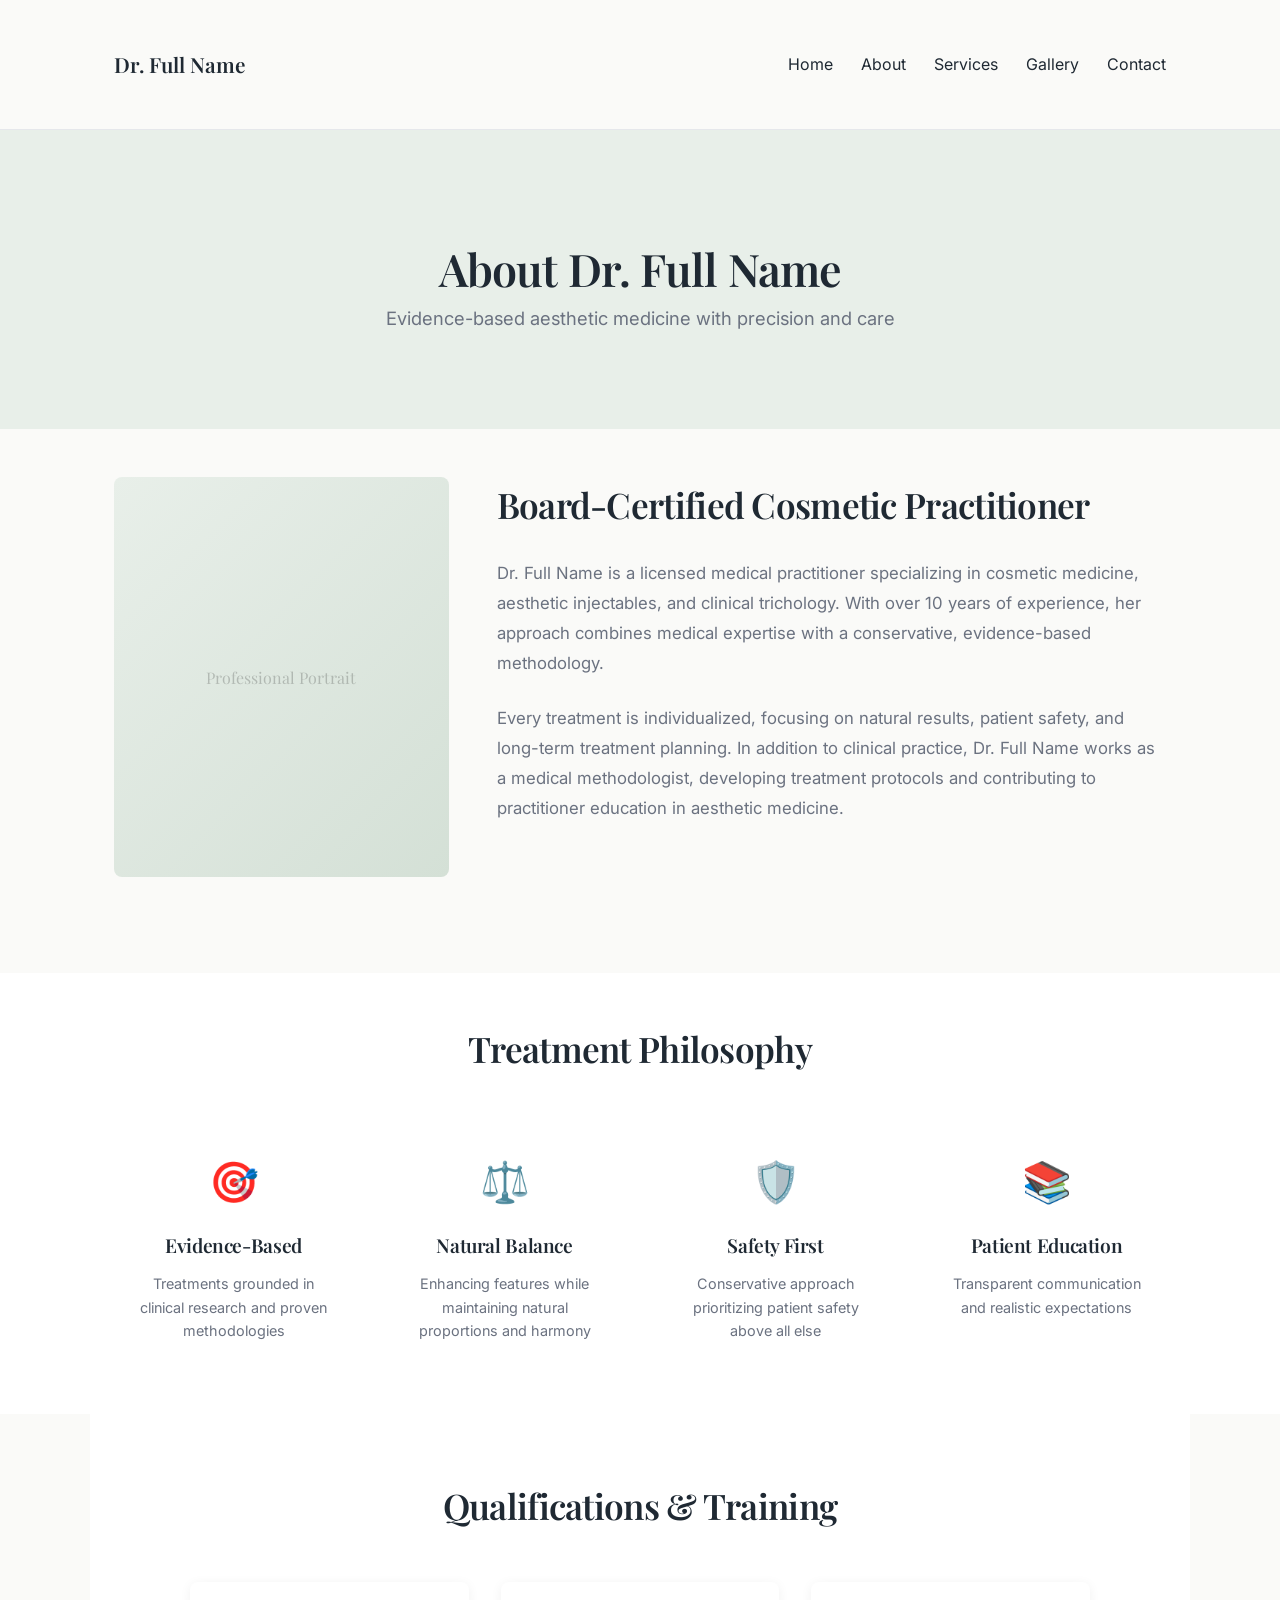
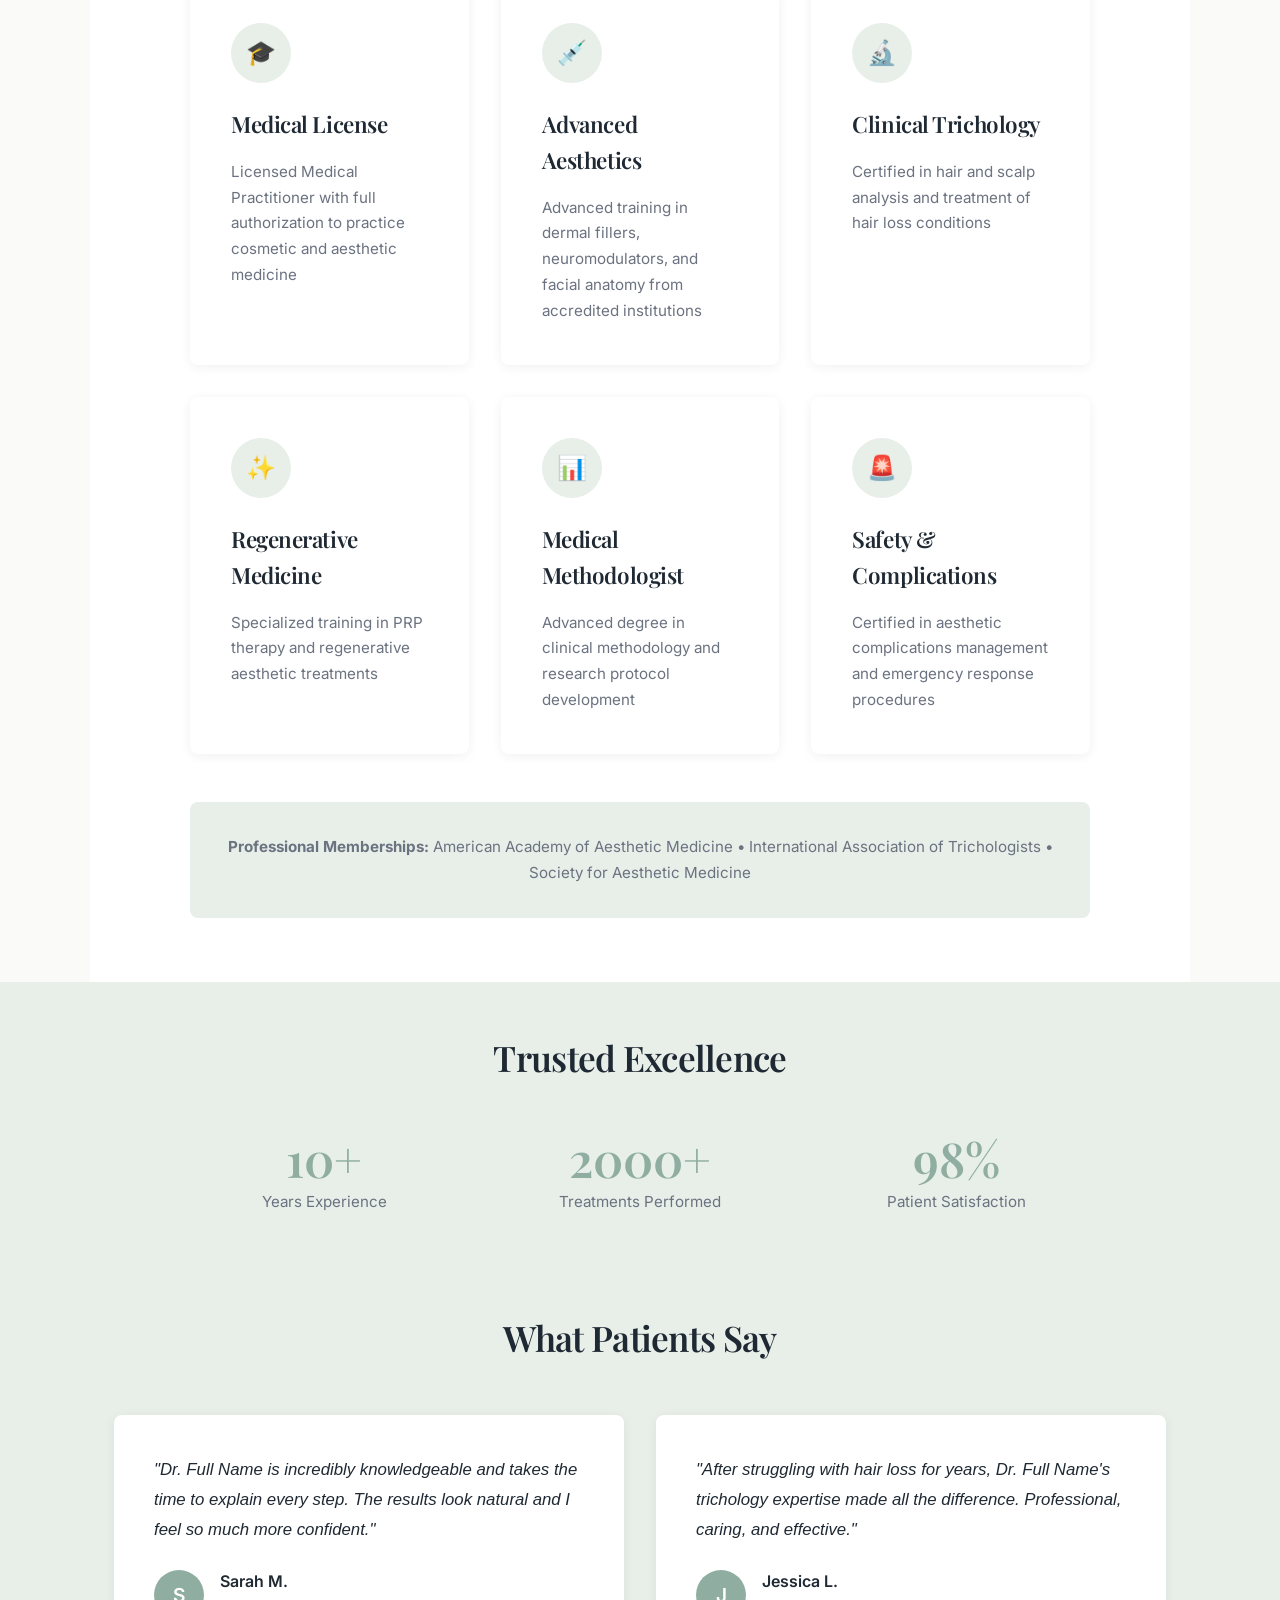
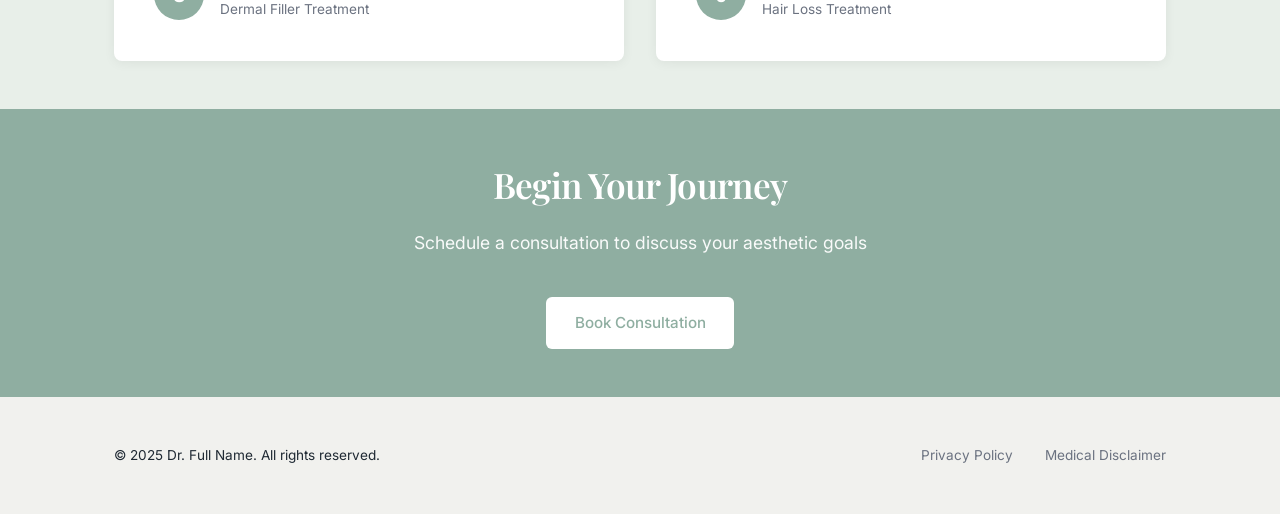
==== commit 788aa99a: "Update about.html" ====
--- a/about.html
+++ b/about.html
@@ -16,7 +16,6 @@
       <a href="index.html">Home</a>
       <a href="about.html">About</a>
       <a href="services.html">Services</a>
-      <a href="certifications.html">Certifications</a>
       <a href="gallery.html">Gallery</a>
       <a href="contact.html">Contact</a>
     </nav>
@@ -39,13 +38,10 @@
     <div class="about-content">
       <h2>Board-Certified Cosmetic Practitioner</h2>
       <p>
-        Dr. Full Name is a licensed medical practitioner specializing in cosmetic medicine, aesthetic injectables, trichology, and clinical methodology. Her work is grounded in evidence-based practice, patient safety, and long-term treatment planning.
+        Dr. Full Name is a licensed medical practitioner specializing in cosmetic medicine, aesthetic injectables, and clinical trichology. With over 10 years of experience, her approach combines medical expertise with a conservative, evidence-based methodology.
       </p>
       <p>
-        With advanced training in aesthetic medicine and hair and scalp health, Dr. Full Name combines medical expertise with a precise, conservative approach to cosmetic and regenerative treatments. Every treatment plan is individualized, focusing on maintaining natural structure, restoring balance, and prioritizing patient education.
-      </p>
-      <p>
-        In addition to clinical practice, Dr. Full Name works as a methodologist, developing treatment protocols and contributing to practitioner education and training initiatives in aesthetic medicine. Her approach emphasizes safety, evidence-based techniques, and achieving natural, harmonious results that enhance rather than alter.
+        Every treatment is individualized, focusing on natural results, patient safety, and long-term treatment planning. In addition to clinical practice, Dr. Full Name works as a medical methodologist, developing treatment protocols and contributing to practitioner education in aesthetic medicine.
       </p>
     </div>
   </div>
@@ -58,64 +54,87 @@
       <div class="philosophy-item">
         <div class="philosophy-icon">🎯</div>
         <h3>Evidence-Based</h3>
-        <p>Every treatment protocol is grounded in clinical research, safety data, and proven methodologies.</p>
+        <p>Treatments grounded in clinical research and proven methodologies</p>
       </div>
       
       <div class="philosophy-item">
         <div class="philosophy-icon">⚖️</div>
         <h3>Natural Balance</h3>
-        <p>Enhancing your features while maintaining natural proportions, movement, and facial harmony.</p>
+        <p>Enhancing features while maintaining natural proportions and harmony</p>
       </div>
       
       <div class="philosophy-item">
         <div class="philosophy-icon">🛡️</div>
         <h3>Safety First</h3>
-        <p>Conservative, methodical approach prioritizing patient safety and minimizing risks.</p>
+        <p>Conservative approach prioritizing patient safety above all else</p>
       </div>
       
       <div class="philosophy-item">
         <div class="philosophy-icon">📚</div>
         <h3>Patient Education</h3>
-        <p>Transparent communication about treatments, realistic expectations, and informed decision-making.</p>
-      </div>
-    </div>
-  </div>
-</section>
-
-<section class="container methodology-section">
-  <h2>Clinical Methodology & Research</h2>
-  <p>
-    Beyond clinical practice, Dr. Full Name holds an advanced degree in medical methodology and works in clinical research protocol development. This background ensures that every treatment approach is not only based on current evidence but also continuously refined through systematic evaluation and outcome tracking.
-  </p>
-  <p>
-    Her methodological training allows for rigorous treatment planning, precise documentation, and objective assessment of outcomes. This scientific approach to aesthetic medicine ensures consistency, safety, and predictable results while contributing to the broader understanding of best practices in cosmetic treatments.
-  </p>
-  <p>
-    Dr. Full Name regularly participates in continuing medical education, professional conferences, and training programs to stay current with emerging techniques, technologies, and research in aesthetic medicine and trichology.
-  </p>
-  
-  <div class="expertise-list">
-    <h3>Areas of Expertise</h3>
-    <ul>
-      <li>Advanced aesthetic injectable techniques (dermal fillers, neuromodulators, bio-remodeling)</li>
-      <li>Clinical trichology and hair loss treatment protocols</li>
-      <li>Regenerative medicine (PRP therapy, microneedling, skin rejuvenation)</li>
-      <li>Facial anatomy and injection safety</li>
-      <li>Complication prevention and management</li>
-      <li>Medical research methodology and protocol design</li>
-      <li>Evidence-based treatment planning and outcome assessment</li>
-      <li>Practitioner education and training development</li>
-    </ul>
+        <p>Transparent communication and realistic expectations</p>
+      </div>
+    </div>
+  </div>
+</section>
+
+<section class="container" style="background: white; padding: 4rem 1.5rem;">
+  <div style="max-width: 900px; margin: auto;">
+    <h2 style="text-align: center; margin-bottom: 3rem;">Qualifications & Training</h2>
+    
+    <div class="card-grid">
+      <div class="card">
+        <div class="card-icon">🎓</div>
+        <h3>Medical License</h3>
+        <p>Licensed Medical Practitioner with full authorization to practice cosmetic and aesthetic medicine</p>
+      </div>
+      
+      <div class="card">
+        <div class="card-icon">💉</div>
+        <h3>Advanced Aesthetics</h3>
+        <p>Advanced training in dermal fillers, neuromodulators, and facial anatomy from accredited institutions</p>
+      </div>
+      
+      <div class="card">
+        <div class="card-icon">🔬</div>
+        <h3>Clinical Trichology</h3>
+        <p>Certified in hair and scalp analysis and treatment of hair loss conditions</p>
+      </div>
+      
+      <div class="card">
+        <div class="card-icon">✨</div>
+        <h3>Regenerative Medicine</h3>
+        <p>Specialized training in PRP therapy and regenerative aesthetic treatments</p>
+      </div>
+      
+      <div class="card">
+        <div class="card-icon">📊</div>
+        <h3>Medical Methodologist</h3>
+        <p>Advanced degree in clinical methodology and research protocol development</p>
+      </div>
+      
+      <div class="card">
+        <div class="card-icon">🚨</div>
+        <h3>Safety & Complications</h3>
+        <p>Certified in aesthetic complications management and emergency response procedures</p>
+      </div>
+    </div>
+    
+    <div style="margin-top: 3rem; padding: 2rem; background: var(--light-accent); border-radius: 8px; text-align: center;">
+      <p style="color: var(--muted); font-size: 0.95rem; line-height: 1.7;">
+        <strong>Professional Memberships:</strong> American Academy of Aesthetic Medicine • International Association of Trichologists • Society for Aesthetic Medicine
+      </p>
+    </div>
   </div>
 </section>
 
 <section class="stats">
   <div class="container">
-    <h2>Experience & Trust</h2>
+    <h2>Trusted Excellence</h2>
     <div class="stats-grid">
       <div class="stat-item">
         <div class="stat-number">10+</div>
-        <div class="stat-label">Years in Aesthetic Medicine</div>
+        <div class="stat-label">Years Experience</div>
       </div>
       <div class="stat-item">
         <div class="stat-number">2000+</div>
@@ -123,38 +142,8 @@
       </div>
       <div class="stat-item">
         <div class="stat-number">98%</div>
-        <div class="stat-label">Patient Satisfaction Rate</div>
-      </div>
-    </div>
-  </div>
-</section>
-
-<section class="container" style="margin-top: 4rem;">
-  <div style="max-width: 800px; margin: auto;">
-    <h2 style="text-align: center; margin-bottom: 2rem;">Education & Training</h2>
-    
-    <div class="card" style="margin-bottom: 2rem;">
-      <h3>Medical Education</h3>
-      <p style="color: var(--accent); font-weight: 600; margin-bottom: 0.5rem;">Doctor of Medicine (MD)</p>
-      <p>Graduated with medical degree and completed clinical training in general medicine before specializing in aesthetic and cosmetic medicine.</p>
-    </div>
-    
-    <div class="card" style="margin-bottom: 2rem;">
-      <h3>Aesthetic Medicine Specialization</h3>
-      <p style="color: var(--accent); font-weight: 600; margin-bottom: 0.5rem;">Advanced Training in Cosmetic Medicine</p>
-      <p>Comprehensive training in aesthetic injectables, facial anatomy, advanced injection techniques, and complication management from leading institutions in aesthetic medicine.</p>
-    </div>
-    
-    <div class="card" style="margin-bottom: 2rem;">
-      <h3>Trichology Certification</h3>
-      <p style="color: var(--accent); font-weight: 600; margin-bottom: 0.5rem;">Clinical Trichologist</p>
-      <p>Specialized training in hair and scalp analysis, diagnosis of hair loss conditions, and evidence-based treatment protocols for various forms of alopecia.</p>
-    </div>
-    
-    <div class="card">
-      <h3>Clinical Methodology</h3>
-      <p style="color: var(--accent); font-weight: 600; margin-bottom: 0.5rem;">Master's Degree in Medical Research Methodology</p>
-      <p>Advanced degree focused on research design, clinical protocol development, evidence evaluation, and systematic treatment outcome assessment.</p>
+        <div class="stat-label">Patient Satisfaction</div>
+      </div>
     </div>
   </div>
 </section>
@@ -165,7 +154,7 @@
     <div class="testimonial-grid">
       <div class="testimonial">
         <div class="testimonial-text">
-          "Dr. Full Name is incredibly knowledgeable and takes the time to explain every step of the treatment. The results look natural and I feel so much more confident. She truly listens to your concerns and creates a plan that works for you."
+          "Dr. Full Name is incredibly knowledgeable and takes the time to explain every step. The results look natural and I feel so much more confident."
         </div>
         <div class="testimonial-author">
           <div class="author-initial">S</div>
@@ -178,7 +167,7 @@
       
       <div class="testimonial">
         <div class="testimonial-text">
-          "After struggling with hair loss for years, Dr. Full Name's trichology expertise made all the difference. Professional, caring, and effective treatment. I finally feel like I'm getting real results."
+          "After struggling with hair loss for years, Dr. Full Name's trichology expertise made all the difference. Professional, caring, and effective."
         </div>
         <div class="testimonial-author">
           <div class="author-initial">J</div>
@@ -188,32 +177,6 @@
           </div>
         </div>
       </div>
-      
-      <div class="testimonial">
-        <div class="testimonial-text">
-          "What sets Dr. Full Name apart is her conservative, thoughtful approach. She never oversells treatments and always prioritizes safety and natural results. I trust her completely with my aesthetic care."
-        </div>
-        <div class="testimonial-author">
-          <div class="author-initial">M</div>
-          <div class="author-info">
-            <div class="author-name">Michelle R.</div>
-            <div class="author-treatment">Comprehensive Treatment Plan</div>
-          </div>
-        </div>
-      </div>
-      
-      <div class="testimonial">
-        <div class="testimonial-text">
-          "Dr. Full Name's expertise in both aesthetics and trichology is remarkable. She addresses all my concerns with a holistic approach and the results speak for themselves. Highly recommend!"
-        </div>
-        <div class="testimonial-author">
-          <div class="author-initial">A</div>
-          <div class="author-info">
-            <div class="author-name">Amanda K.</div>
-            <div class="author-treatment">Skin & Hair Treatments</div>
-          </div>
-        </div>
-      </div>
     </div>
   </div>
 </section>
@@ -221,7 +184,7 @@
 <section class="cta">
   <div class="container">
     <h2>Begin Your Journey</h2>
-    <p>Schedule a consultation to discuss your aesthetic and wellness goals</p>
+    <p>Schedule a consultation to discuss your aesthetic goals</p>
     <a href="contact.html" class="btn">Book Consultation</a>
   </div>
 </section>
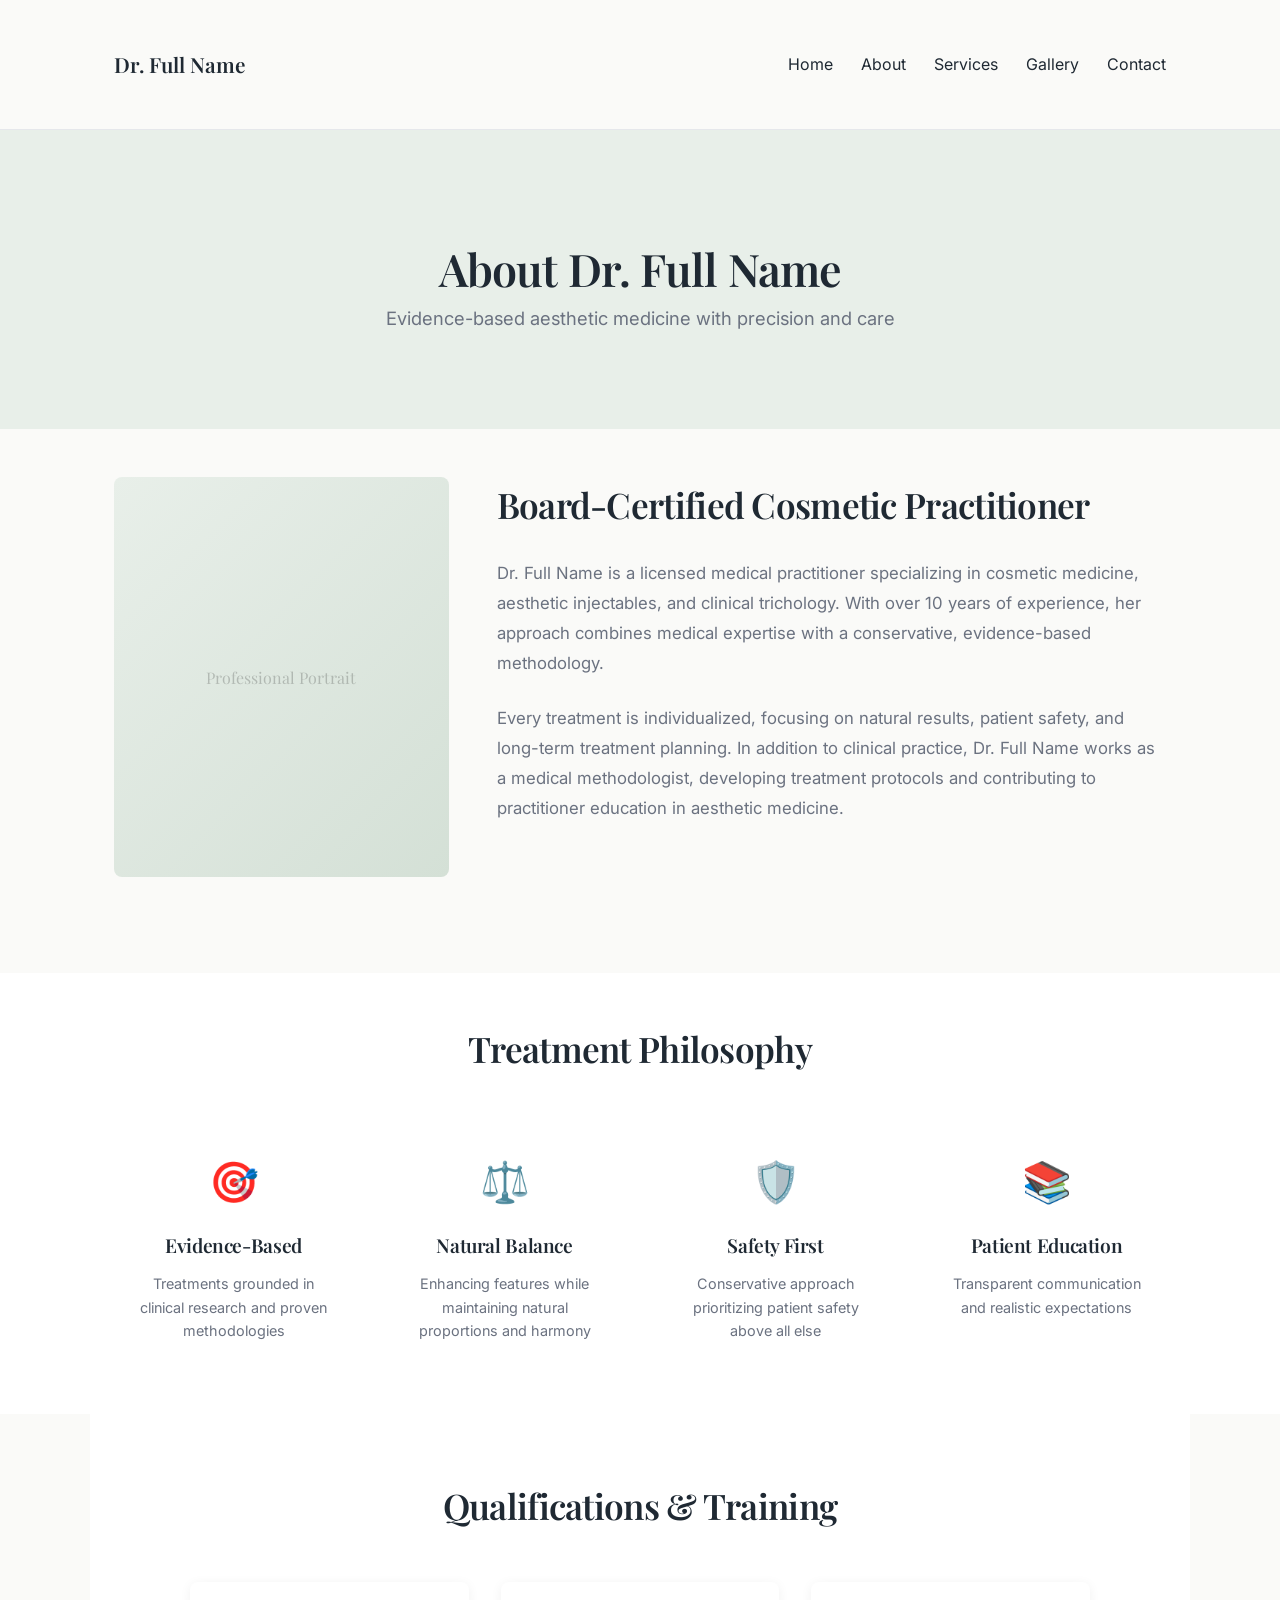
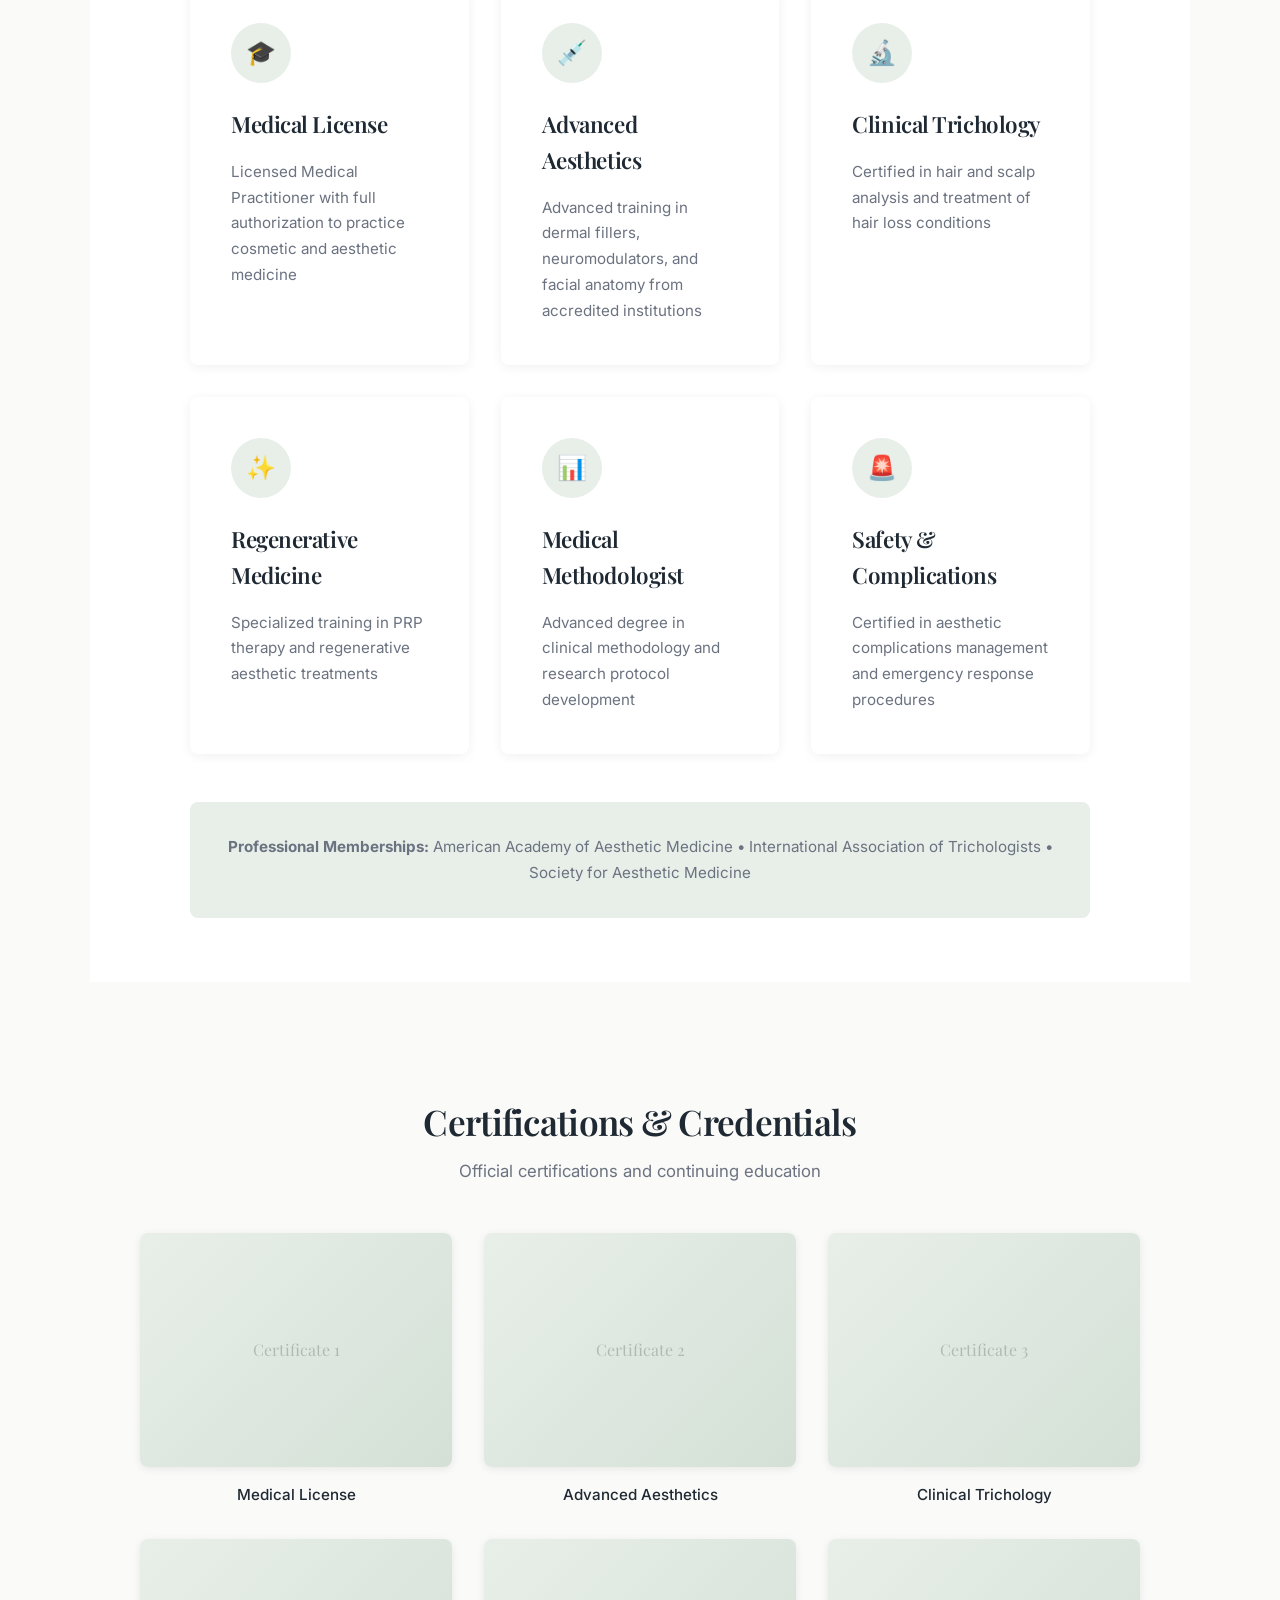
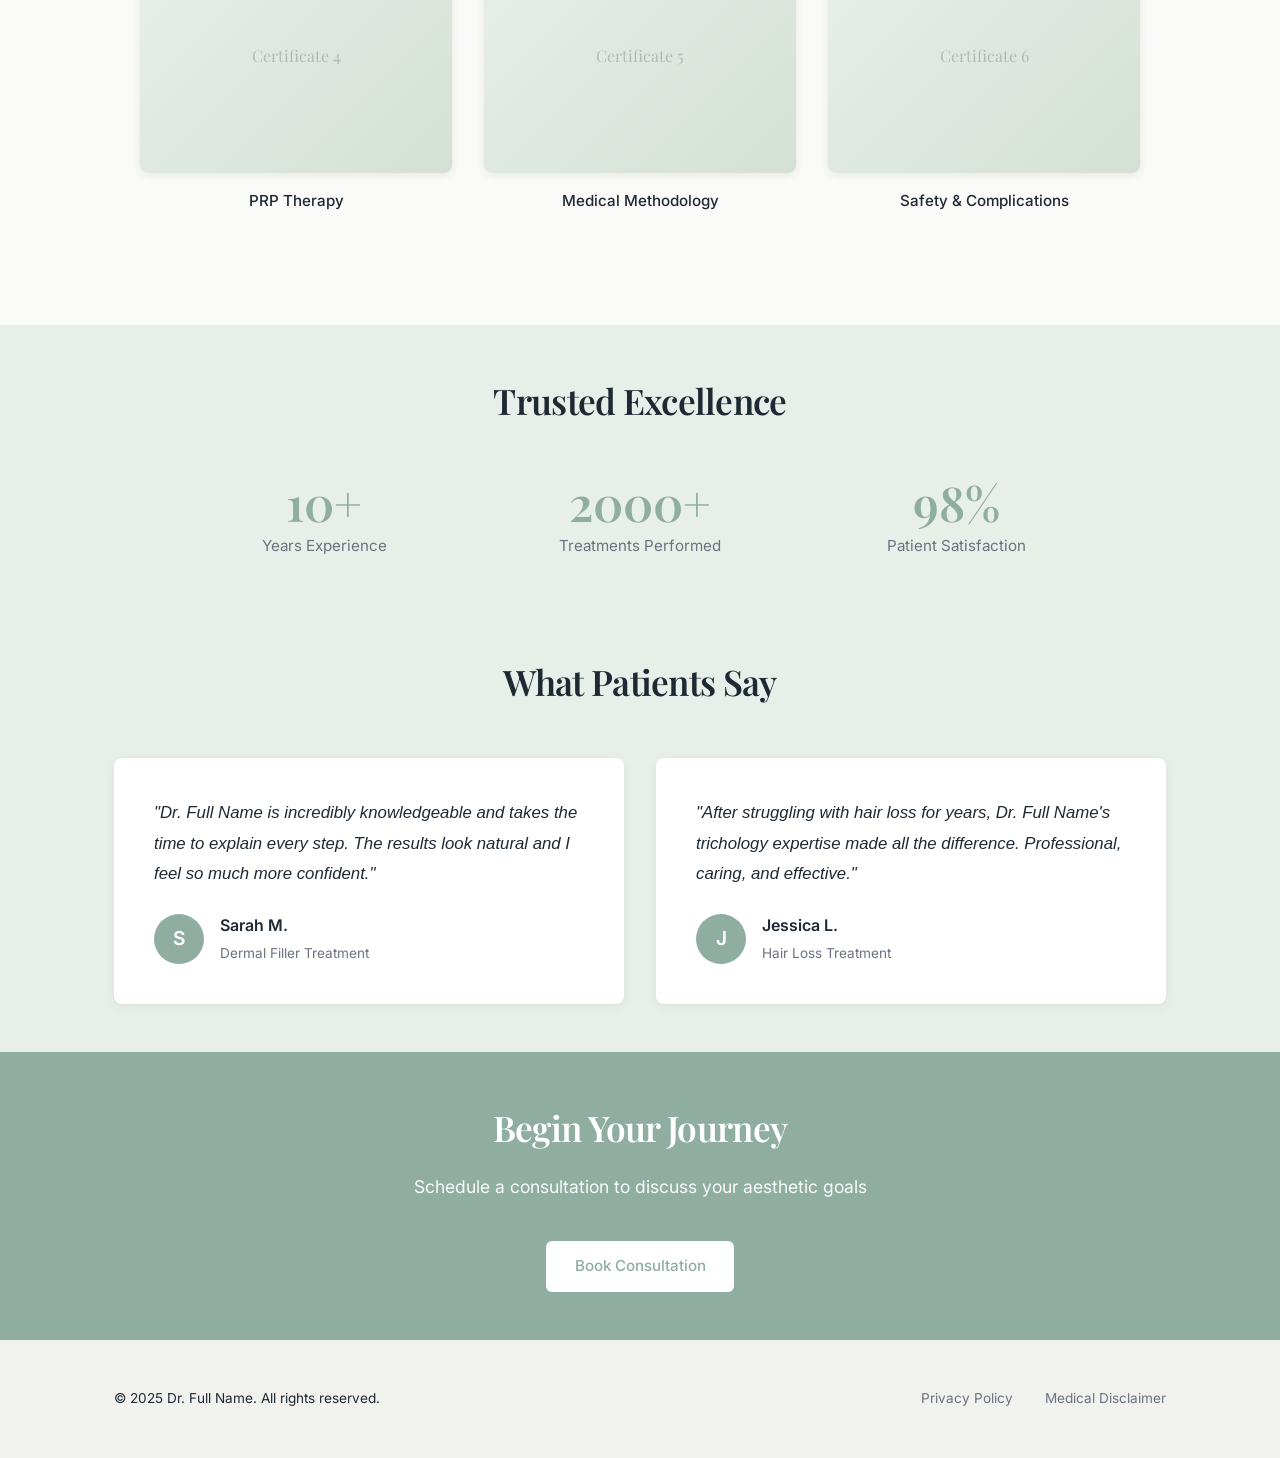
==== commit 44eb4b36: "Update about.html" ====
--- a/about.html
+++ b/about.html
@@ -6,6 +6,90 @@
   <title>About | Dr. Full Name</title>
   <link href="https://fonts.googleapis.com/css2?family=Playfair+Display:wght@400;600;700&family=Inter:wght@300;400;500;600&display=swap" rel="stylesheet">
   <link rel="stylesheet" href="assets/css/styles.css">
+  <style>
+    /* Certifications Gallery Section */
+    .certifications-gallery {
+      background: var(--bg);
+      padding: 4rem 1.5rem;
+    }
+
+    .certifications-gallery h2 {
+      text-align: center;
+      margin-bottom: 0.5rem;
+    }
+
+    .section-subtitle {
+      text-align: center;
+      color: var(--muted);
+      font-size: 1.05rem;
+      margin-bottom: 3rem;
+    }
+
+    .cert-images-grid {
+      display: grid;
+      grid-template-columns: repeat(3, 1fr);
+      gap: 2rem;
+      max-width: 1000px;
+      margin: 0 auto;
+    }
+
+    .cert-image-item {
+      text-align: center;
+    }
+
+    .cert-image-placeholder {
+      width: 100%;
+      aspect-ratio: 4 / 3;
+      background: linear-gradient(135deg, var(--light-accent) 0%, #d4e0d6 100%);
+      border-radius: 8px;
+      display: flex;
+      align-items: center;
+      justify-content: center;
+      margin-bottom: 1rem;
+      overflow: hidden;
+      box-shadow: 0 2px 8px rgba(0, 0, 0, 0.08);
+      transition: transform 0.3s ease, box-shadow 0.3s ease;
+      position: relative;
+    }
+
+    .cert-image-placeholder:hover {
+      transform: translateY(-4px);
+      box-shadow: 0 8px 20px rgba(0, 0, 0, 0.15);
+    }
+
+    .cert-image-placeholder span {
+      color: rgba(0, 0, 0, 0.2);
+      font-size: 1rem;
+      font-family: "Playfair Display", serif;
+    }
+
+    .cert-image-placeholder img {
+      width: 100%;
+      height: 100%;
+      object-fit: cover;
+      border-radius: 8px;
+    }
+
+    .cert-image-caption {
+      color: var(--text);
+      font-weight: 500;
+      font-size: 0.95rem;
+    }
+
+    /* Responsive Design for Certifications */
+    @media (max-width: 1024px) {
+      .cert-images-grid {
+        grid-template-columns: repeat(2, 1fr);
+      }
+    }
+
+    @media (max-width: 768px) {
+      .cert-images-grid {
+        grid-template-columns: 1fr;
+        max-width: 400px;
+      }
+    }
+  </style>
 </head>
 <body>
 
@@ -128,6 +212,63 @@
   </div>
 </section>
 
+<section class="certifications-gallery">
+  <div class="container">
+    <h2>Certifications & Credentials</h2>
+    <p class="section-subtitle">Official certifications and continuing education</p>
+    
+    <div class="cert-images-grid">
+      <div class="cert-image-item">
+        <div class="cert-image-placeholder">
+          <!-- Replace with: <img src="assets/images/cert-1.jpg" alt="Medical License"> -->
+          <span>Certificate 1</span>
+        </div>
+        <p class="cert-image-caption">Medical License</p>
+      </div>
+      
+      <div class="cert-image-item">
+        <div class="cert-image-placeholder">
+          <!-- Replace with: <img src="assets/images/cert-2.jpg" alt="Aesthetic Training"> -->
+          <span>Certificate 2</span>
+        </div>
+        <p class="cert-image-caption">Advanced Aesthetics</p>
+      </div>
+      
+      <div class="cert-image-item">
+        <div class="cert-image-placeholder">
+          <!-- Replace with: <img src="assets/images/cert-3.jpg" alt="Trichology Certification"> -->
+          <span>Certificate 3</span>
+        </div>
+        <p class="cert-image-caption">Clinical Trichology</p>
+      </div>
+      
+      <div class="cert-image-item">
+        <div class="cert-image-placeholder">
+          <!-- Replace with: <img src="assets/images/cert-4.jpg" alt="PRP Training"> -->
+          <span>Certificate 4</span>
+        </div>
+        <p class="cert-image-caption">PRP Therapy</p>
+      </div>
+      
+      <div class="cert-image-item">
+        <div class="cert-image-placeholder">
+          <!-- Replace with: <img src="assets/images/cert-5.jpg" alt="Methodology Degree"> -->
+          <span>Certificate 5</span>
+        </div>
+        <p class="cert-image-caption">Medical Methodology</p>
+      </div>
+      
+      <div class="cert-image-item">
+        <div class="cert-image-placeholder">
+          <!-- Replace with: <img src="assets/images/cert-6.jpg" alt="Safety Certification"> -->
+          <span>Certificate 6</span>
+        </div>
+        <p class="cert-image-caption">Safety & Complications</p>
+      </div>
+    </div>
+  </div>
+</section>
+
 <section class="stats">
   <div class="container">
     <h2>Trusted Excellence</h2>
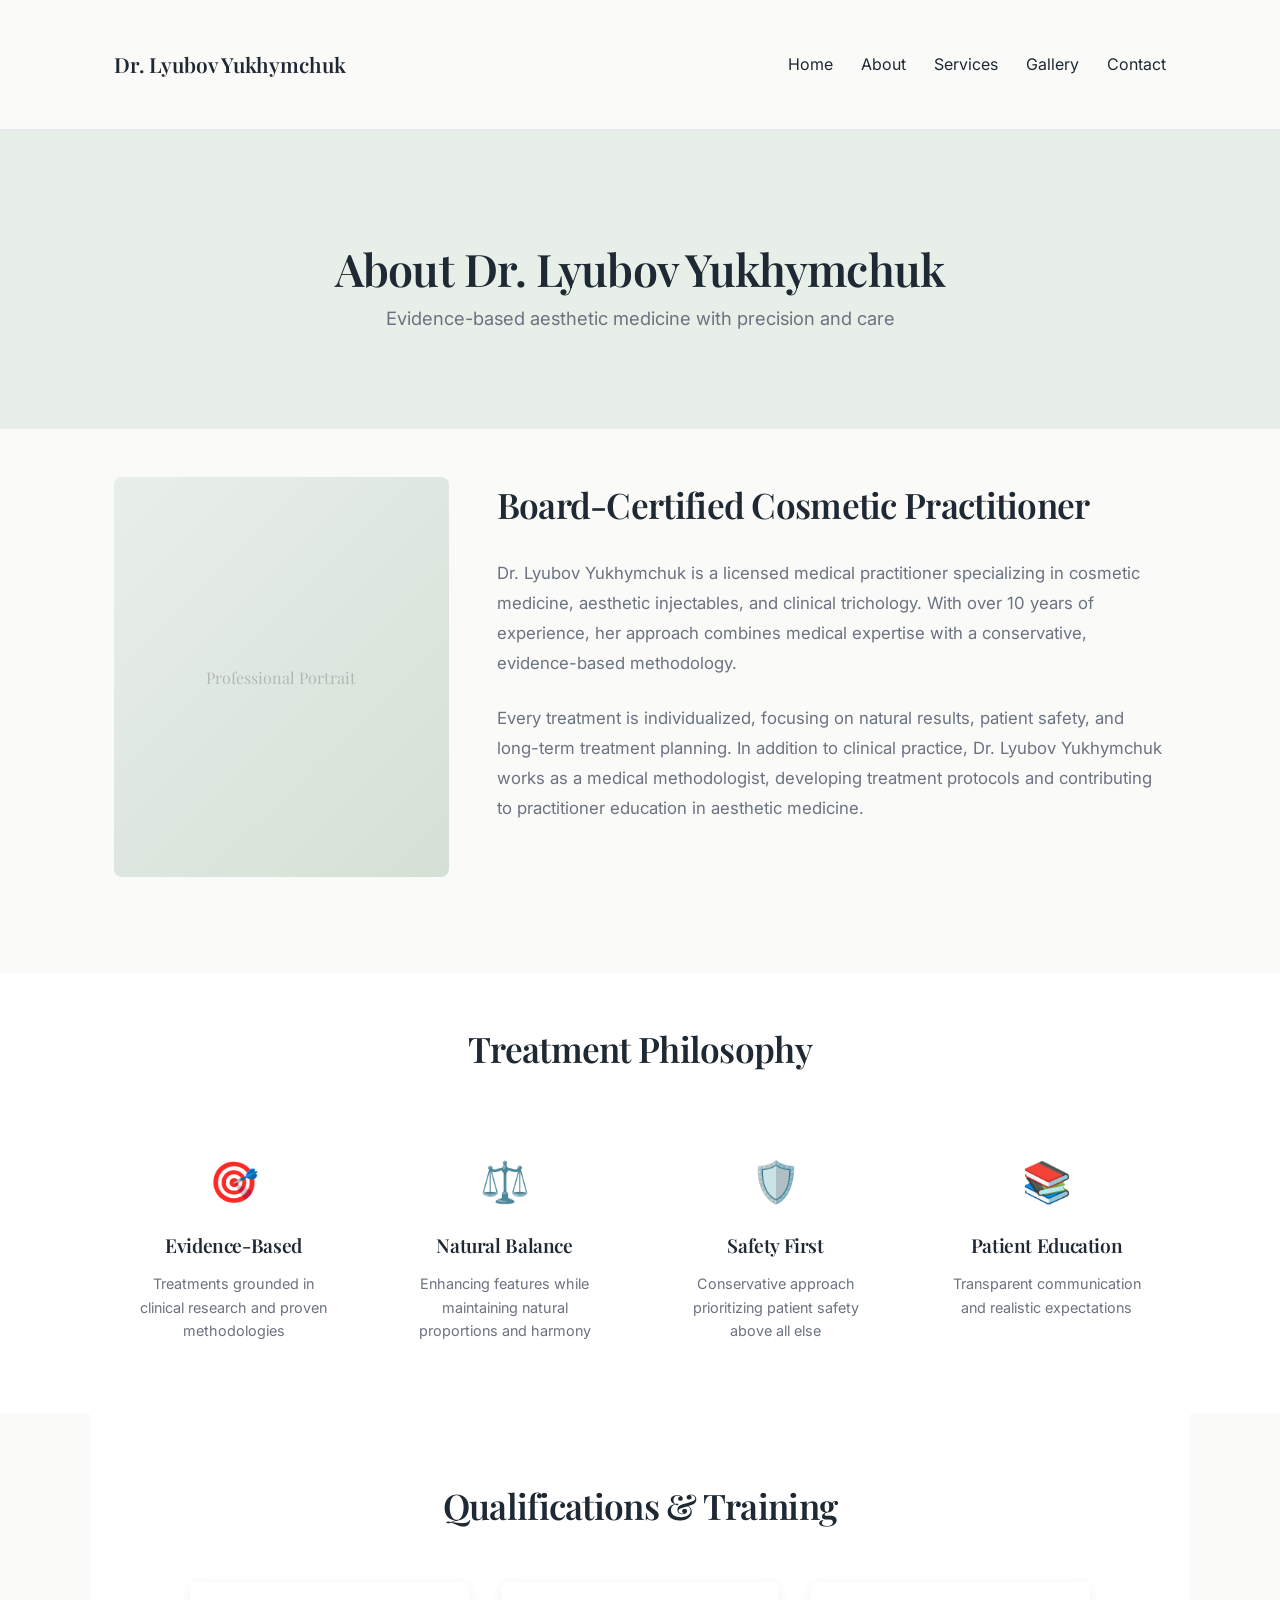
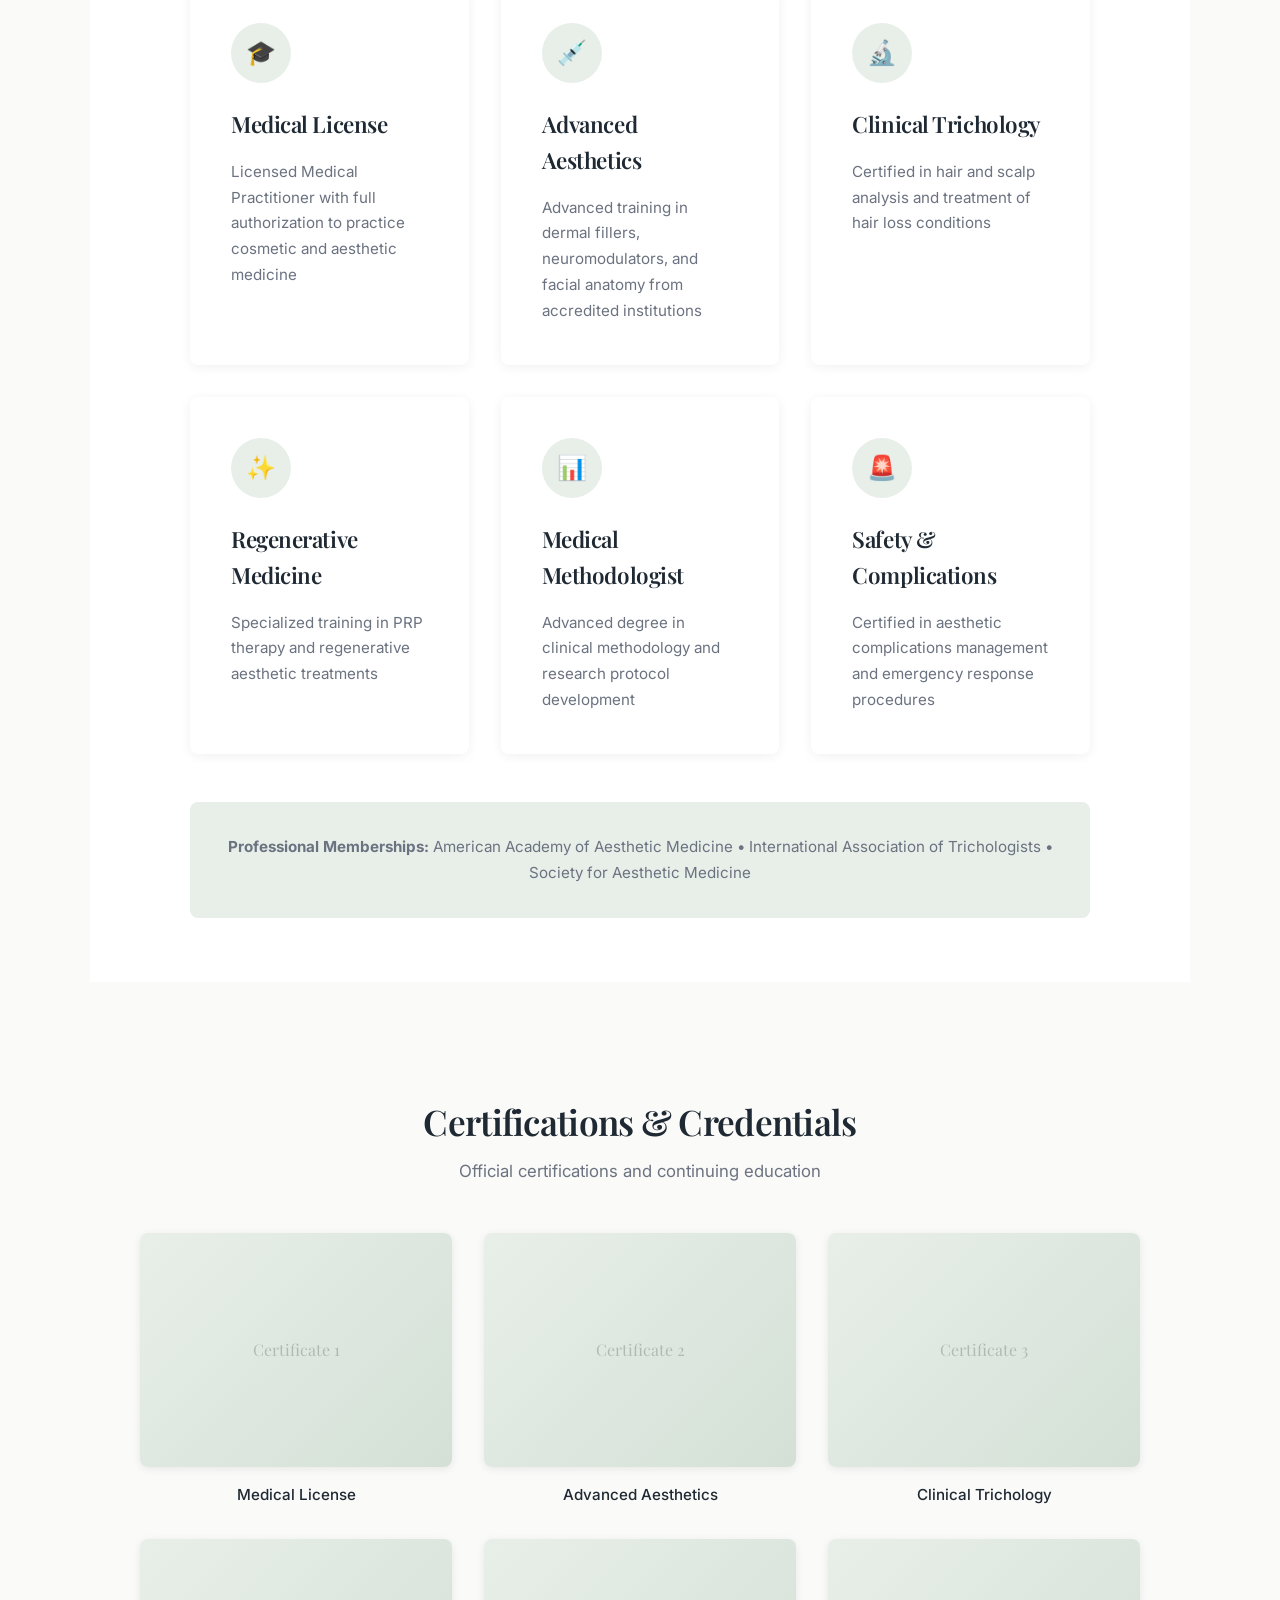
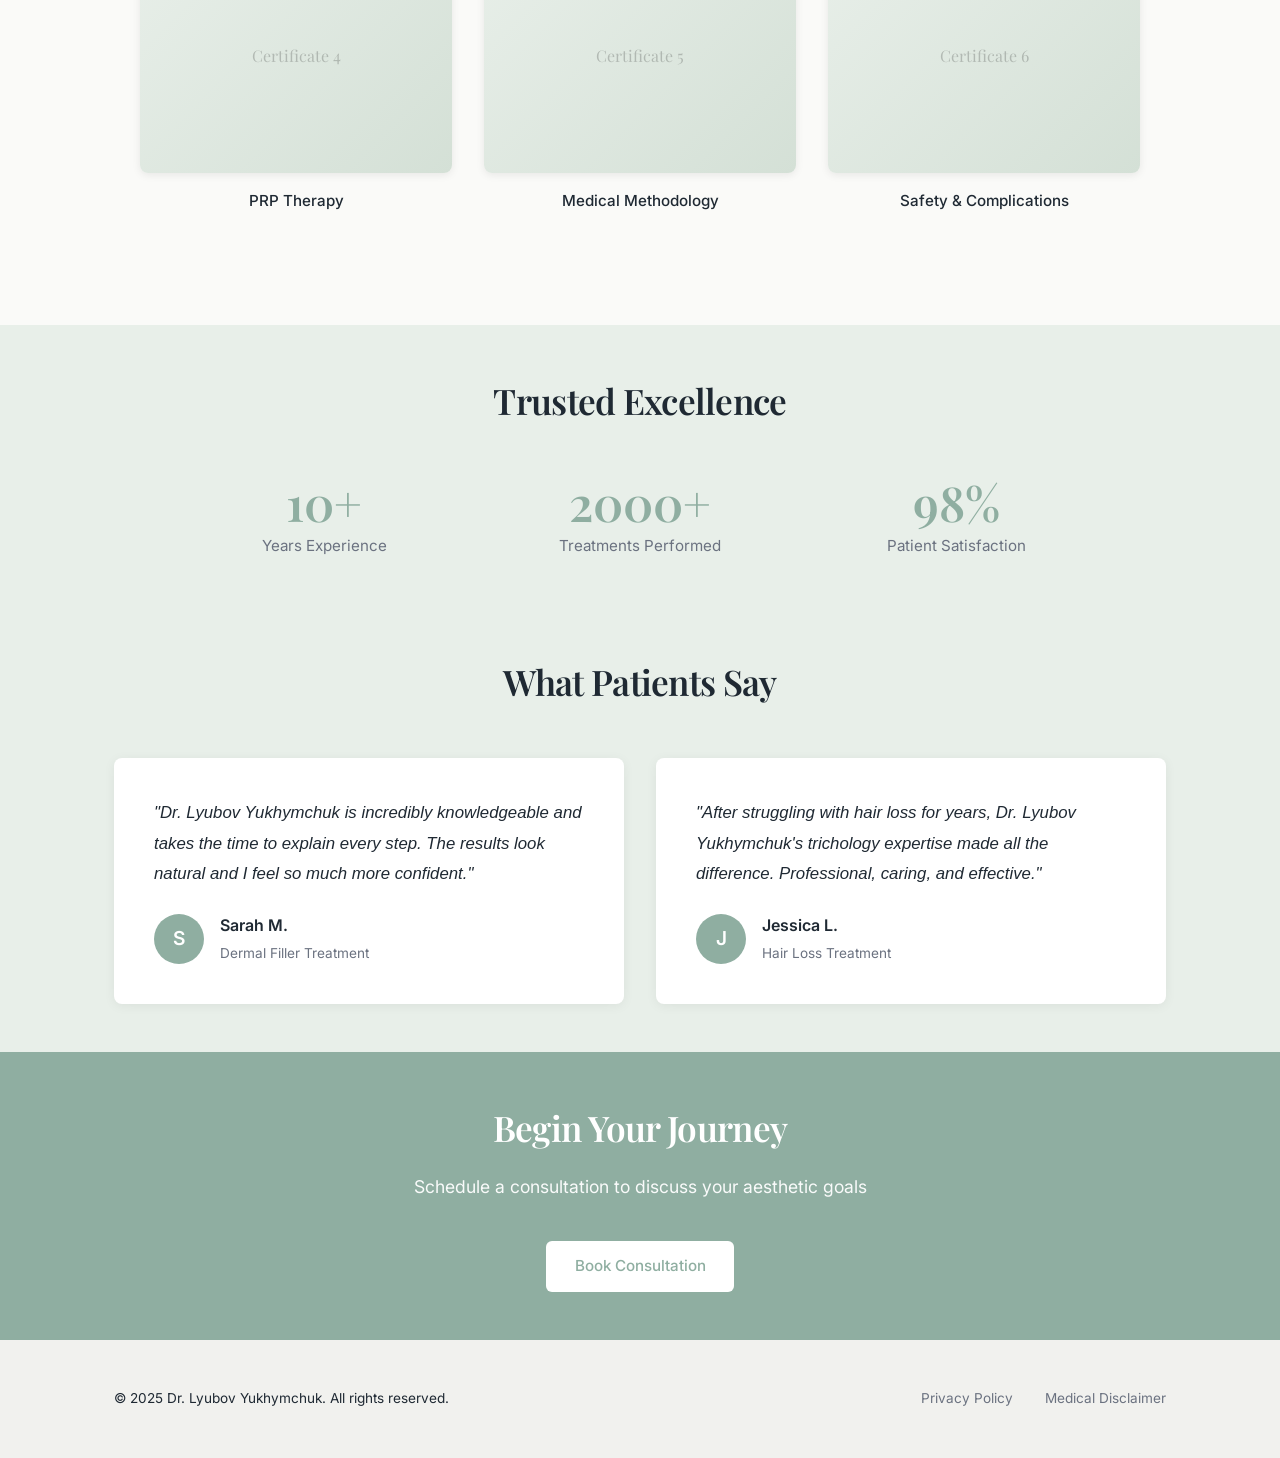
==== commit c8d8a353: "Update about.html" ====
--- a/about.html
+++ b/about.html
@@ -3,7 +3,7 @@
 <head>
   <meta charset="UTF-8">
   <meta name="viewport" content="width=device-width, initial-scale=1.0">
-  <title>About | Dr. Full Name</title>
+  <title>About | Dr. Lyubov Yukhymchuk</title>
   <link href="https://fonts.googleapis.com/css2?family=Playfair+Display:wght@400;600;700&family=Inter:wght@300;400;500;600&display=swap" rel="stylesheet">
   <link rel="stylesheet" href="assets/css/styles.css">
   <style>
@@ -95,7 +95,7 @@
 
 <header class="nav">
   <div class="container nav-inner">
-    <div class="logo">Dr. Full Name</div>
+    <div class="logo">Dr. Lyubov Yukhymchuk</div>
     <nav>
       <a href="index.html">Home</a>
       <a href="about.html">About</a>
@@ -108,7 +108,7 @@
 
 <section class="page-hero">
   <div class="container">
-    <h1>About Dr. Full Name</h1>
+    <h1>About Dr. Lyubov Yukhymchuk</h1>
     <p class="lead">Evidence-based aesthetic medicine with precision and care</p>
   </div>
 </section>
@@ -116,16 +116,16 @@
 <section class="container">
   <div class="about-grid">
     <div class="about-image">
-      <!-- Replace with: <img src="assets/images/about-photo.jpg" alt="Dr. Full Name"> -->
+      <!-- Replace with: <img src="assets/images/about-photo.jpg" alt="Dr. Lyubov Yukhymchuk"> -->
     </div>
     
     <div class="about-content">
       <h2>Board-Certified Cosmetic Practitioner</h2>
       <p>
-        Dr. Full Name is a licensed medical practitioner specializing in cosmetic medicine, aesthetic injectables, and clinical trichology. With over 10 years of experience, her approach combines medical expertise with a conservative, evidence-based methodology.
+        Dr. Lyubov Yukhymchuk is a licensed medical practitioner specializing in cosmetic medicine, aesthetic injectables, and clinical trichology. With over 10 years of experience, her approach combines medical expertise with a conservative, evidence-based methodology.
       </p>
       <p>
-        Every treatment is individualized, focusing on natural results, patient safety, and long-term treatment planning. In addition to clinical practice, Dr. Full Name works as a medical methodologist, developing treatment protocols and contributing to practitioner education in aesthetic medicine.
+        Every treatment is individualized, focusing on natural results, patient safety, and long-term treatment planning. In addition to clinical practice, Dr. Lyubov Yukhymchuk works as a medical methodologist, developing treatment protocols and contributing to practitioner education in aesthetic medicine.
       </p>
     </div>
   </div>
@@ -295,7 +295,7 @@
     <div class="testimonial-grid">
       <div class="testimonial">
         <div class="testimonial-text">
-          "Dr. Full Name is incredibly knowledgeable and takes the time to explain every step. The results look natural and I feel so much more confident."
+          "Dr. Lyubov Yukhymchuk is incredibly knowledgeable and takes the time to explain every step. The results look natural and I feel so much more confident."
         </div>
         <div class="testimonial-author">
           <div class="author-initial">S</div>
@@ -308,7 +308,7 @@
       
       <div class="testimonial">
         <div class="testimonial-text">
-          "After struggling with hair loss for years, Dr. Full Name's trichology expertise made all the difference. Professional, caring, and effective."
+          "After struggling with hair loss for years, Dr. Lyubov Yukhymchuk's trichology expertise made all the difference. Professional, caring, and effective."
         </div>
         <div class="testimonial-author">
           <div class="author-initial">J</div>
@@ -332,7 +332,7 @@
 
 <footer class="footer">
   <div class="container footer-inner">
-    <p>© 2025 Dr. Full Name. All rights reserved.</p>
+    <p>© 2025 Dr. Lyubov Yukhymchuk. All rights reserved.</p>
     <div class="footer-links">
       <a href="legal.html">Privacy Policy</a>
       <a href="legal.html">Medical Disclaimer</a>
--- a/assets/css/styles.css
+++ b/assets/css/styles.css
@@ -522,136 +522,6 @@
   font-size: 1.2rem;
 }
 
-/* Certifications Page */
-.cert-grid {
-  display: grid;
-  grid-template-columns: repeat(3, 1fr);
-  gap: 2rem;
-  margin-bottom: 3rem;
-}
-
-.cert-card {
-  background: var(--white);
-  padding: 2rem;
-  border-radius: 8px;
-  box-shadow: 0 2px 12px rgba(0, 0, 0, 0.06);
-  text-align: center;
-  transition: all 0.3s ease;
-  border: 1px solid transparent;
-}
-
-.cert-card:hover {
-  transform: translateY(-4px);
-  box-shadow: 0 8px 24px rgba(0, 0, 0, 0.1);
-  border-color: var(--accent);
-}
-
-.cert-badge {
-  width: 80px;
-  height: 80px;
-  background: var(--light-accent);
-  border-radius: 50%;
-  display: flex;
-  align-items: center;
-  justify-content: center;
-  margin: 0 auto 1.5rem;
-  font-size: 2rem;
-}
-
-.cert-card h3 {
-  margin-bottom: 0.5rem;
-  font-size: 1.3rem;
-}
-
-.cert-org {
-  color: var(--accent);
-  font-weight: 600;
-  margin-bottom: 1rem;
-  font-size: 0.9rem;
-}
-
-.cert-description {
-  color: var(--muted);
-  font-size: 0.9rem;
-  line-height: 1.6;
-  margin-bottom: 1rem;
-}
-
-.cert-year {
-  color: var(--muted);
-  font-size: 0.85rem;
-  font-style: italic;
-}
-
-.memberships {
-  background: var(--light-accent);
-}
-
-.memberships h2 {
-  text-align: center;
-  margin-bottom: 3rem;
-}
-
-.membership-grid {
-  display: grid;
-  grid-template-columns: repeat(3, 1fr);
-  gap: 2rem;
-}
-
-.membership-item {
-  background: var(--white);
-  padding: 2rem;
-  border-radius: 8px;
-  text-align: center;
-  box-shadow: 0 2px 8px rgba(0, 0, 0, 0.06);
-}
-
-.membership-item h4 {
-  margin-bottom: 0.5rem;
-  font-size: 1.1rem;
-}
-
-.membership-item p {
-  color: var(--accent);
-  font-size: 0.9rem;
-  font-weight: 500;
-}
-
-.education-section {
-  margin-top: 3rem;
-}
-
-.education-section h2 {
-  text-align: center;
-  margin-bottom: 1.5rem;
-}
-
-.education-intro {
-  text-align: center;
-  max-width: 800px;
-  margin: 0 auto 2rem;
-  color: var(--muted);
-  font-size: 1.05rem;
-  line-height: 1.8;
-}
-
-.cme-box {
-  background: var(--light-accent);
-  padding: 2rem;
-  border-radius: 8px;
-  max-width: 800px;
-  margin: 0 auto;
-}
-
-.cme-box p {
-  margin-bottom: 1rem;
-  line-height: 1.7;
-}
-
-.cme-box p:last-child {
-  margin-bottom: 0;
-}
-
 /* Gallery Page */
 .gallery-category {
   margin-bottom: 4rem;
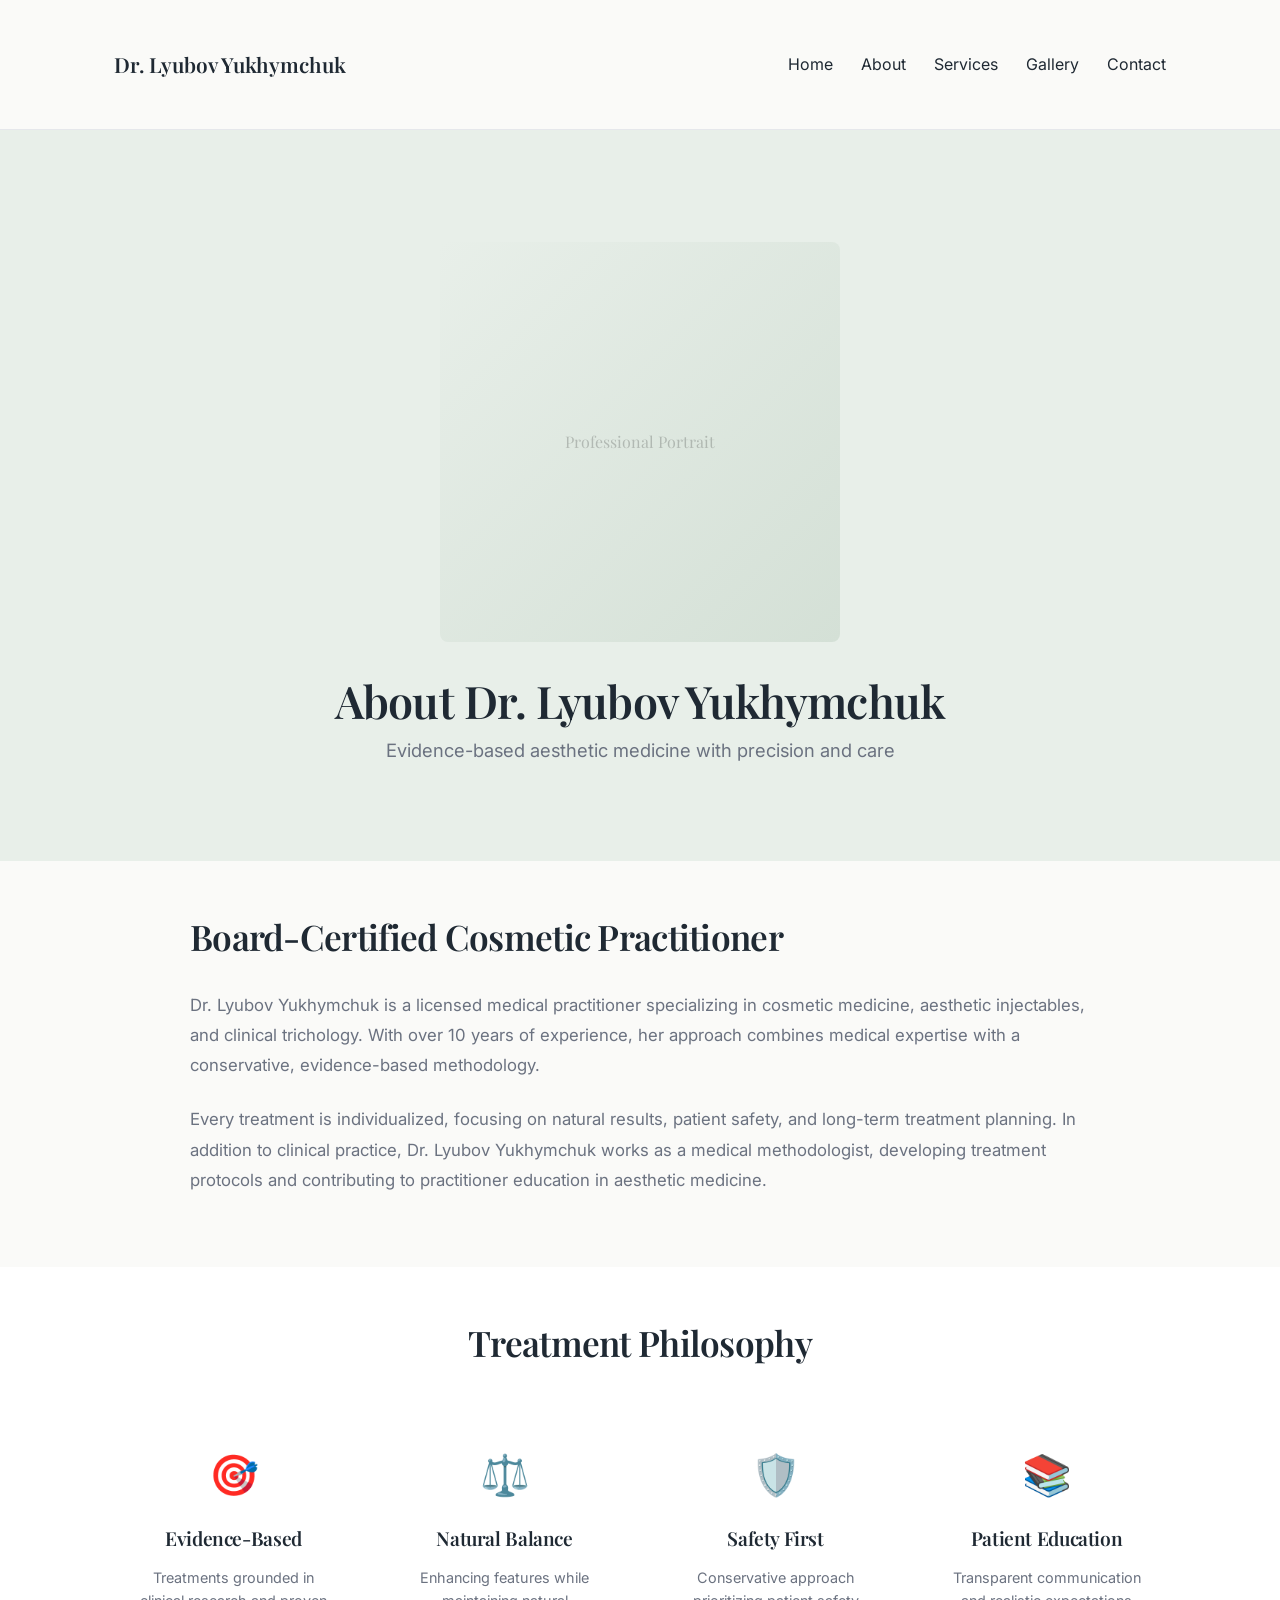
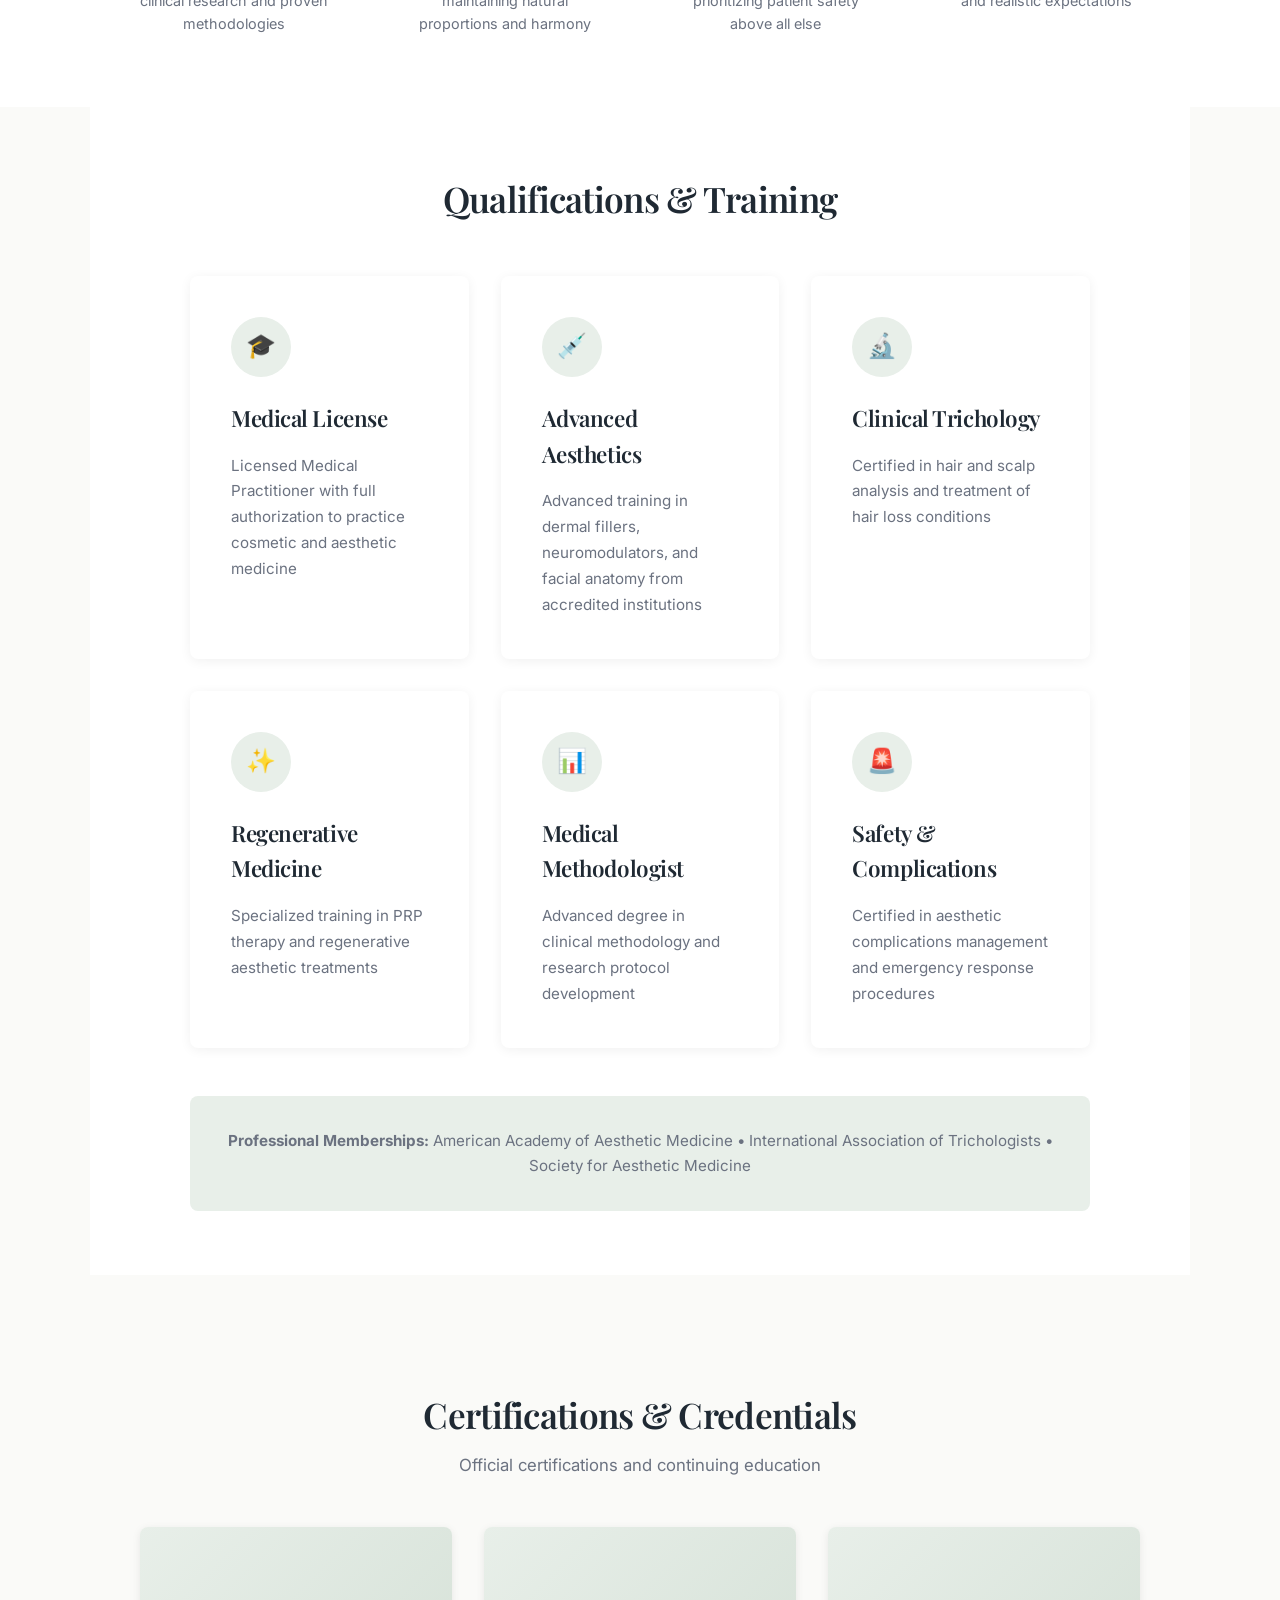
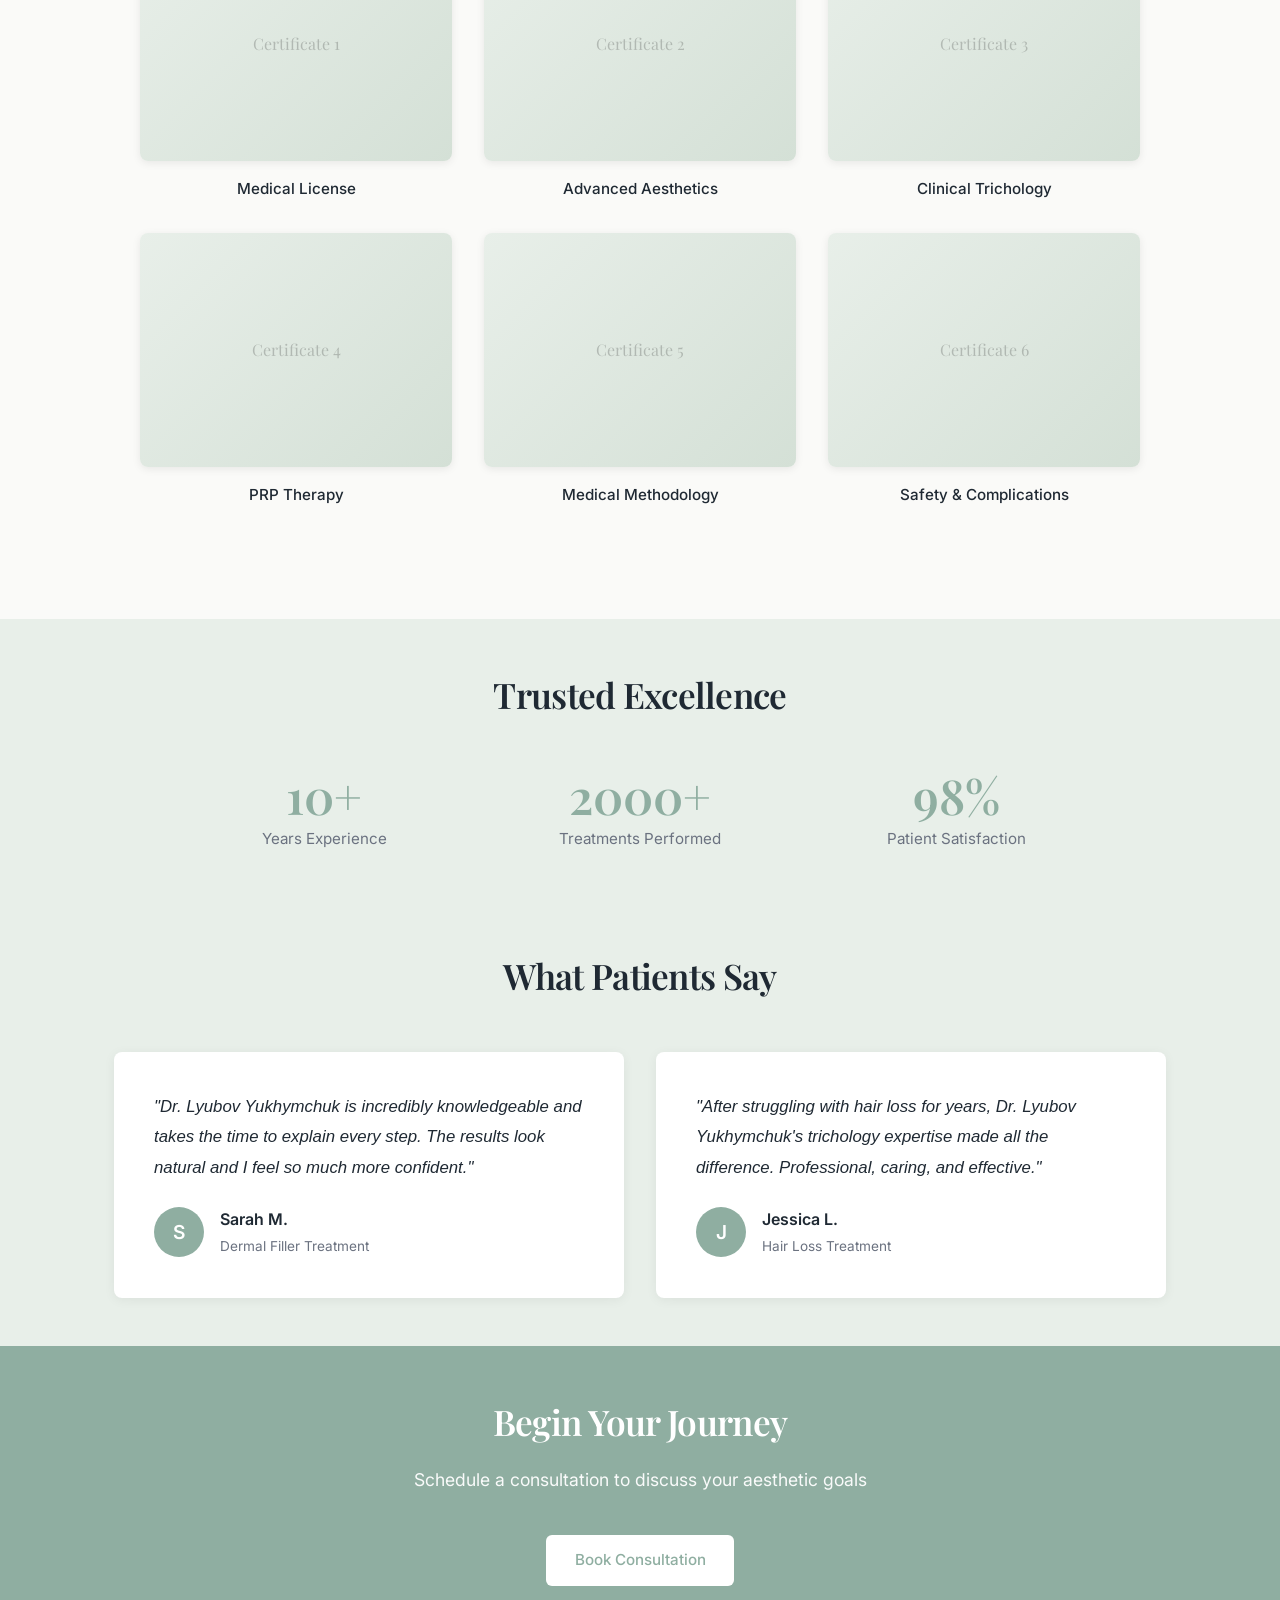
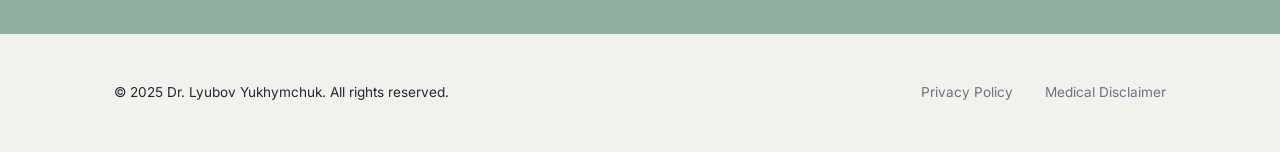
==== commit ae946425: "Update about.html" ====
--- a/about.html
+++ b/about.html
@@ -108,26 +108,23 @@
 
 <section class="page-hero">
   <div class="container">
+    <div class="about-image" style="max-width: 400px; margin: 0 auto 2rem;">
+      <!-- Replace with: <img src="assets/images/about-photo.jpg" alt="Dr. Lyubov Yukhymchuk"> -->
+    </div>
     <h1>About Dr. Lyubov Yukhymchuk</h1>
     <p class="lead">Evidence-based aesthetic medicine with precision and care</p>
   </div>
 </section>
 
 <section class="container">
-  <div class="about-grid">
-    <div class="about-image">
-      <!-- Replace with: <img src="assets/images/about-photo.jpg" alt="Dr. Lyubov Yukhymchuk"> -->
-    </div>
-    
-    <div class="about-content">
-      <h2>Board-Certified Cosmetic Practitioner</h2>
-      <p>
-        Dr. Lyubov Yukhymchuk is a licensed medical practitioner specializing in cosmetic medicine, aesthetic injectables, and clinical trichology. With over 10 years of experience, her approach combines medical expertise with a conservative, evidence-based methodology.
-      </p>
-      <p>
-        Every treatment is individualized, focusing on natural results, patient safety, and long-term treatment planning. In addition to clinical practice, Dr. Lyubov Yukhymchuk works as a medical methodologist, developing treatment protocols and contributing to practitioner education in aesthetic medicine.
-      </p>
-    </div>
+  <div class="about-content" style="max-width: 900px; margin: 0 auto;">
+    <h2>Board-Certified Cosmetic Practitioner</h2>
+    <p>
+      Dr. Lyubov Yukhymchuk is a licensed medical practitioner specializing in cosmetic medicine, aesthetic injectables, and clinical trichology. With over 10 years of experience, her approach combines medical expertise with a conservative, evidence-based methodology.
+    </p>
+    <p>
+      Every treatment is individualized, focusing on natural results, patient safety, and long-term treatment planning. In addition to clinical practice, Dr. Lyubov Yukhymchuk works as a medical methodologist, developing treatment protocols and contributing to practitioner education in aesthetic medicine.
+    </p>
   </div>
 </section>
 
--- a/assets/css/styles.css
+++ b/assets/css/styles.css
@@ -995,11 +995,17 @@
 
 @media (max-width: 768px) {
   h1 {
-    font-size: 2rem;
+    font-size: 1.6rem;
+    line-height: 1.3;
   }
 
   h2 {
-    font-size: 1.8rem;
+    font-size: 1.4rem;
+    margin-bottom: 0.75rem;
+  }
+
+  h3 {
+    font-size: 1.1rem;
   }
 
   .hero-grid,
@@ -1015,9 +1021,30 @@
     grid-template-columns: 1fr;
   }
 
+  /* Make hero image appear first on mobile */
+  .hero-grid {
+    display: flex;
+    flex-direction: column-reverse;
+    gap: 1.5rem;
+  }
+
+  /* Make about image appear first on mobile */
+  .about-grid {
+    display: flex;
+    flex-direction: column-reverse;
+    gap: 1.5rem;
+  }
+
+  /* Make gallery images stack better */
+  .gallery-item {
+    display: flex;
+    flex-direction: column;
+  }
+
   .hero-buttons {
     flex-direction: column;
     width: 100%;
+    gap: 0.75rem;
   }
 
   .hero-buttons .btn {
@@ -1037,22 +1064,242 @@
 
   .nav-inner {
     flex-direction: column;
-    gap: 1rem;
-    padding: 1rem 0;
+    gap: 0.5rem;
+    padding: 0.75rem 0;
   }
 
   .nav nav {
     display: flex;
     flex-wrap: wrap;
     justify-content: center;
+    gap: 0.25rem;
   }
 
   .nav a {
     margin-left: 0;
-    margin: 0.25rem 0.75rem;
+    margin: 0;
+    padding: 0.5rem 0.75rem;
+    font-size: 0.9rem;
+  }
+
+  .logo {
+    font-size: 1.1rem;
   }
 
   .hero-image,
   .about-image {
-    min-height: 300px;
-  }
+    min-height: 250px;
+  }
+
+  /* Improve mobile padding and spacing */
+  .container {
+    padding: 1.5rem 1rem;
+  }
+
+  .page-hero {
+    padding: 2rem 1rem 1.5rem;
+  }
+
+  .page-hero h1 {
+    margin-bottom: 0.5rem;
+  }
+
+  .lead {
+    font-size: 1rem;
+  }
+
+  .hero-text p {
+    font-size: 0.95rem;
+    margin: 1rem 0 1.5rem;
+  }
+
+  /* Make cards more compact on mobile */
+  .card {
+    padding: 1.25rem;
+  }
+
+  .card-icon {
+    width: 50px;
+    height: 50px;
+    font-size: 1.3rem;
+    margin-bottom: 1rem;
+  }
+
+  .card h3 {
+    font-size: 1.1rem;
+    margin-bottom: 0.75rem;
+  }
+
+  .card p {
+    font-size: 0.9rem;
+  }
+
+  /* Adjust contact grid for mobile */
+  .contact-method {
+    flex-direction: row;
+    align-items: start;
+    margin-bottom: 1.5rem;
+    gap: 1rem;
+  }
+
+  .contact-icon {
+    width: 45px;
+    height: 45px;
+    font-size: 1.3rem;
+  }
+
+  .contact-method h3 {
+    font-size: 1rem;
+  }
+
+  .contact-method p {
+    font-size: 0.9rem;
+  }
+
+  /* Compact stats */
+  .stat-number {
+    font-size: 2.5rem;
+  }
+
+  .stat-label {
+    font-size: 0.85rem;
+  }
+
+  /* Compact testimonials */
+  .testimonial {
+    padding: 1.5rem;
+  }
+
+  .testimonial-text {
+    font-size: 0.95rem;
+    margin-bottom: 1rem;
+  }
+
+  .author-initial {
+    width: 40px;
+    height: 40px;
+    font-size: 1rem;
+  }
+
+  .author-name {
+    font-size: 0.9rem;
+  }
+
+  .author-treatment {
+    font-size: 0.8rem;
+  }
+
+  /* Compact philosophy items */
+  .philosophy-item {
+    padding: 1rem;
+  }
+
+  .philosophy-icon {
+    font-size: 2rem;
+    margin-bottom: 0.5rem;
+  }
+
+  .philosophy-item h3 {
+    font-size: 1rem;
+    margin-bottom: 0.5rem;
+  }
+
+  .philosophy-item p {
+    font-size: 0.85rem;
+  }
+
+  /* Compact gallery */
+  .gallery-image {
+    height: 200px;
+  }
+
+  .gallery-caption {
+    padding: 1rem;
+  }
+
+  .gallery-caption h4 {
+    font-size: 1rem;
+  }
+
+  .gallery-caption p {
+    font-size: 0.85rem;
+  }
+
+  /* Compact FAQ */
+  .faq-item {
+    padding: 1.5rem;
+  }
+
+  .faq-item h3 {
+    font-size: 1rem;
+  }
+
+  .faq-item p {
+    font-size: 0.9rem;
+  }
+
+  /* Compact forms */
+  .contact-form {
+    padding: 1.5rem;
+  }
+
+  .form-group {
+    margin-bottom: 1rem;
+  }
+
+  .form-group label {
+    font-size: 0.9rem;
+    margin-bottom: 0.4rem;
+  }
+
+  .form-group input,
+  .form-group select,
+  .form-group textarea {
+    padding: 0.65rem 0.85rem;
+    font-size: 0.9rem;
+  }
+
+  /* Compact trust bar */
+  .trust-grid {
+    gap: 1rem;
+  }
+
+  .trust-grid > div {
+    padding: 0.75rem;
+    font-size: 0.85rem;
+  }
+
+  /* Compact CTA */
+  .cta h2 {
+    font-size: 1.6rem;
+  }
+
+  .cta p {
+    font-size: 0.95rem;
+    margin-bottom: 1.5rem;
+  }
+
+  /* Compact buttons */
+  .btn {
+    padding: 0.75rem 1.5rem;
+    font-size: 0.9rem;
+  }
+
+  /* About content spacing */
+  .about-content p {
+    font-size: 0.95rem;
+    margin-bottom: 1rem;
+  }
+
+  /* Reduce gaps in various sections */
+  .stats-grid,
+  .card-grid,
+  .testimonial-grid,
+  .faq-grid {
+    gap: 1.25rem;
+  }
+
+  .gallery-grid {
+    gap: 1.5rem;
+  }
+}
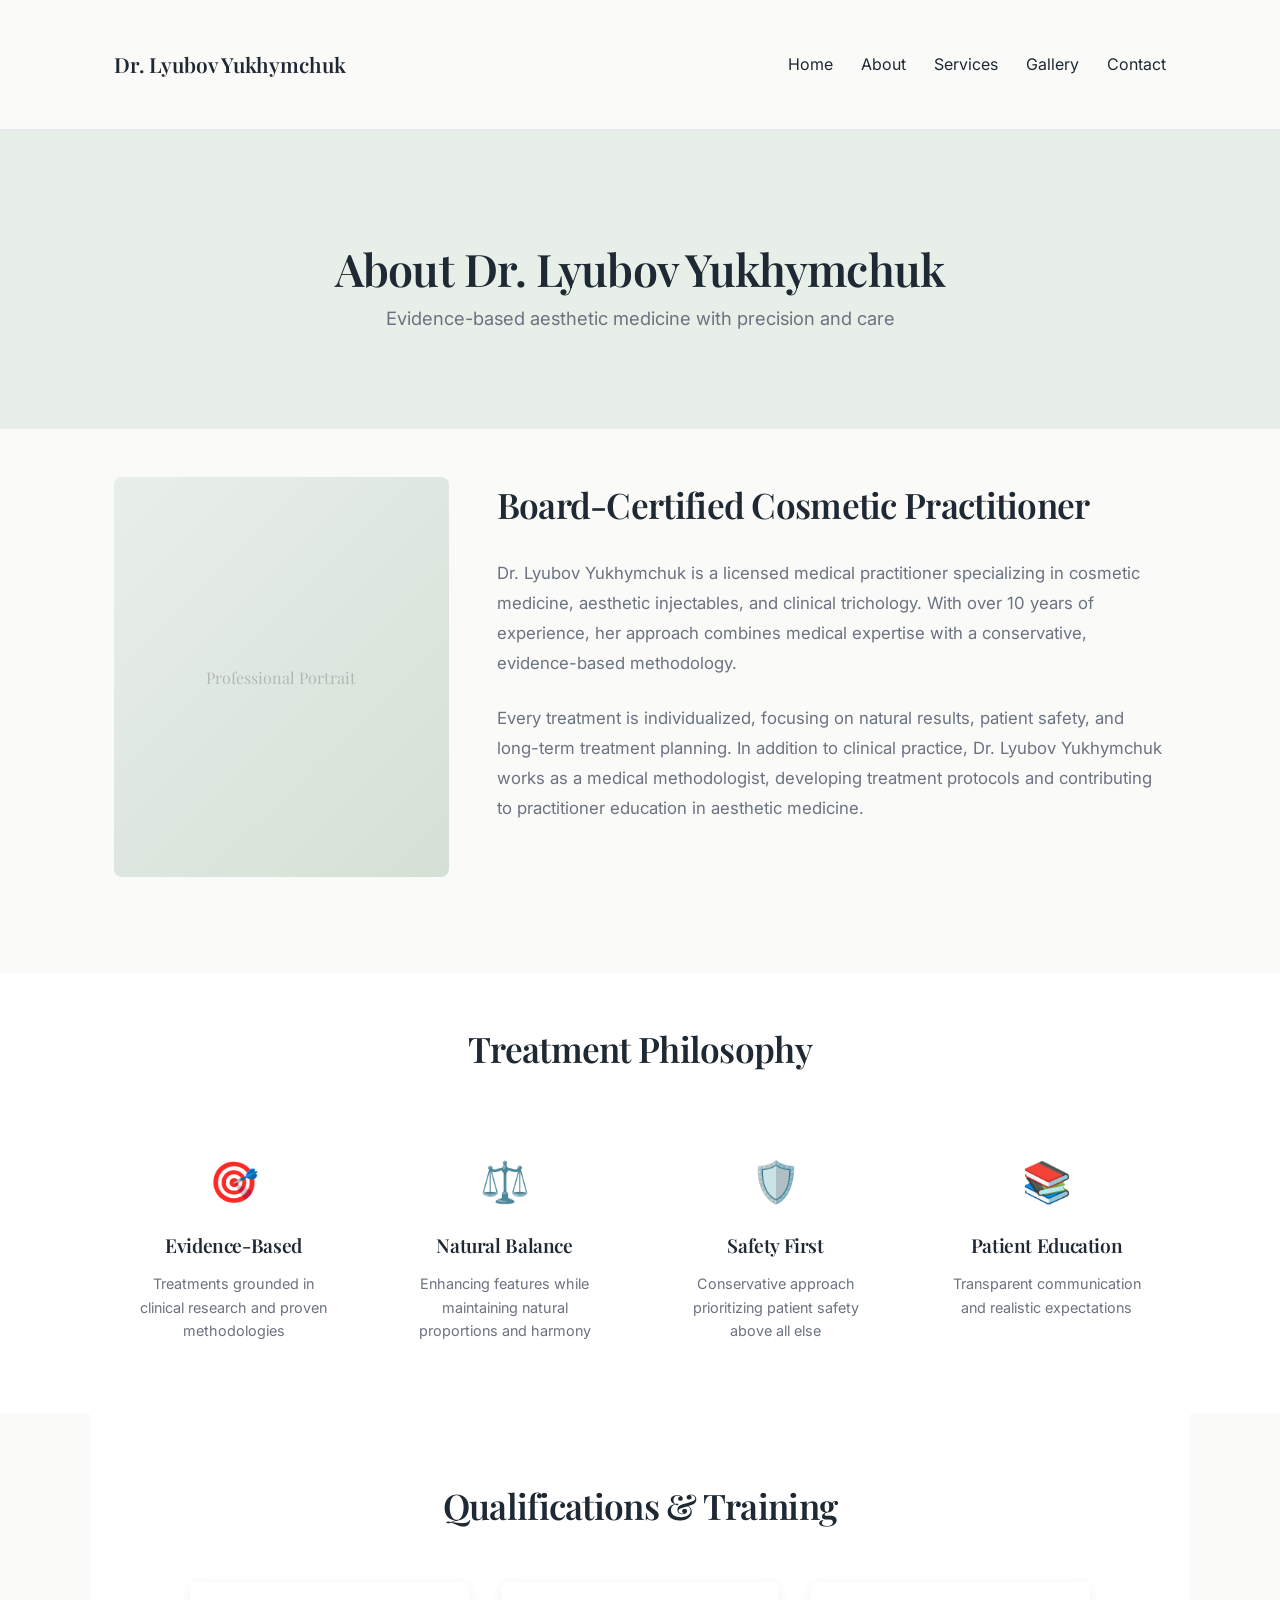
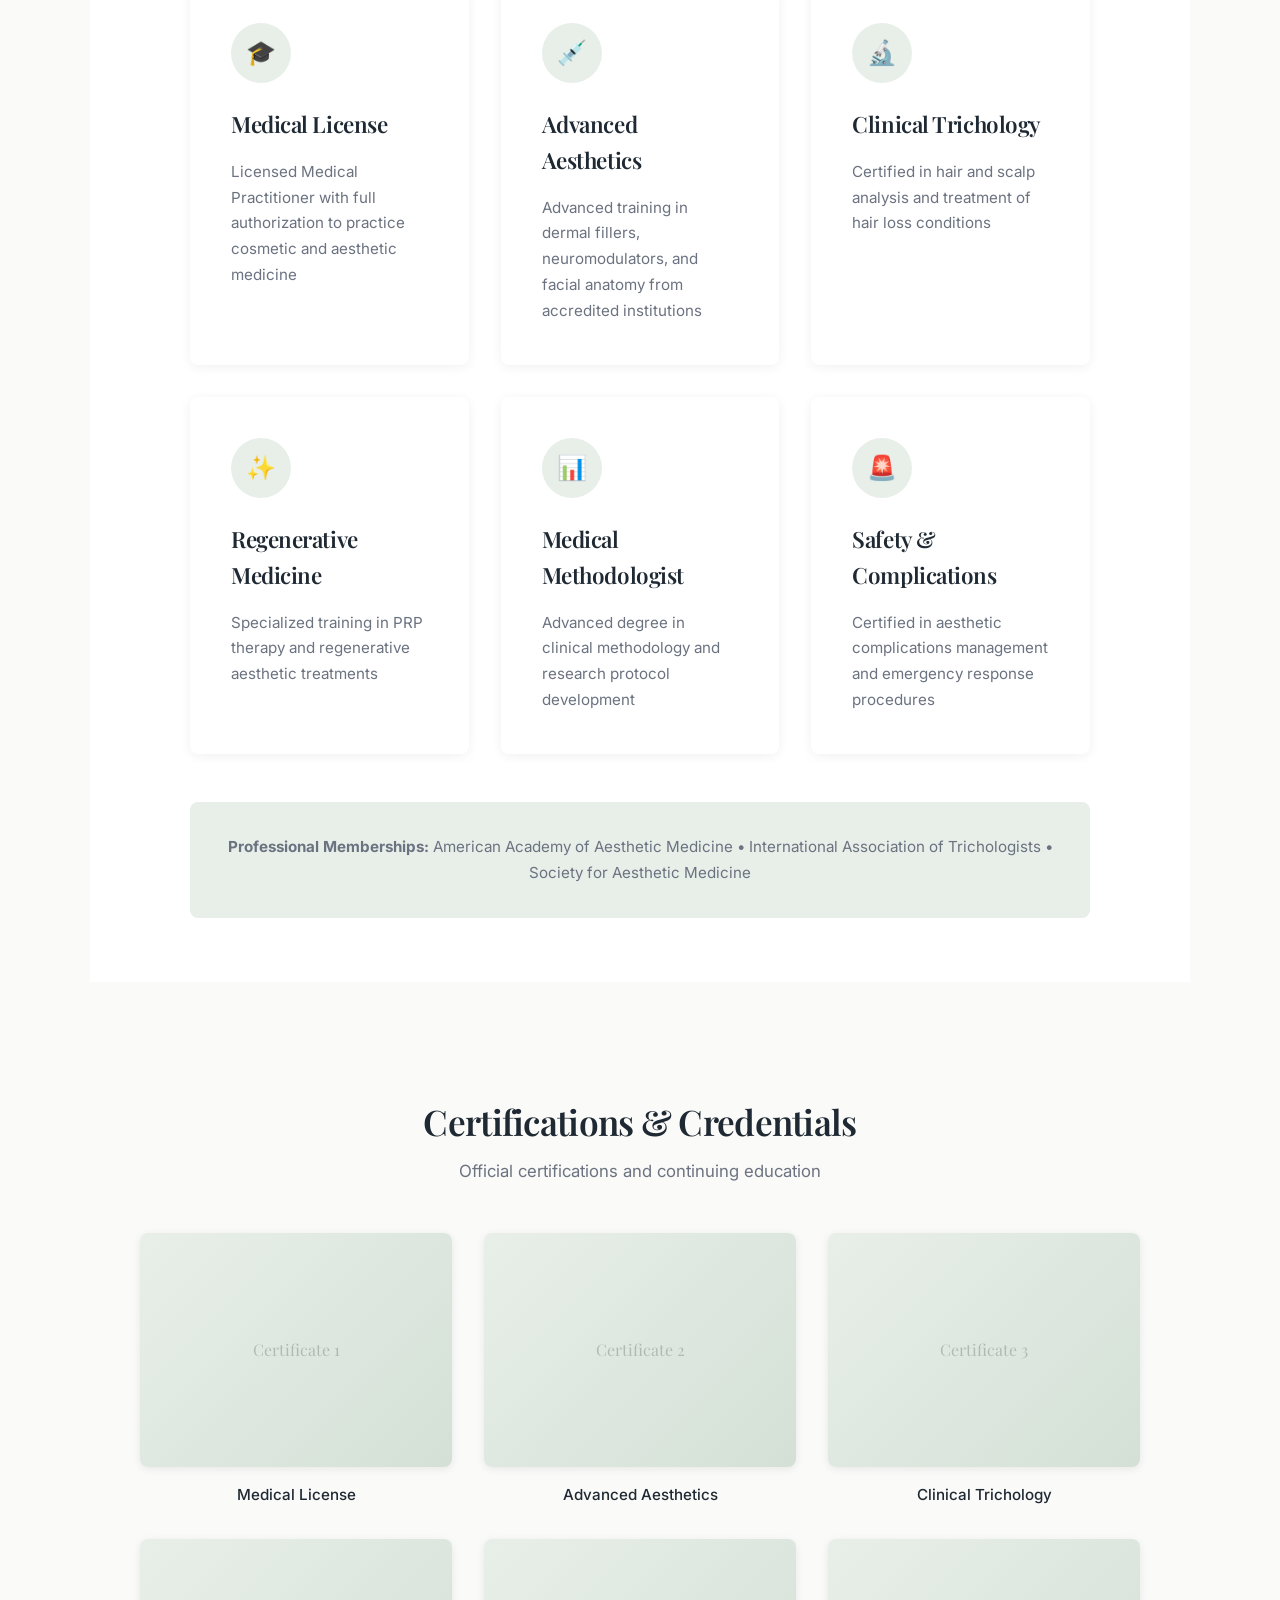
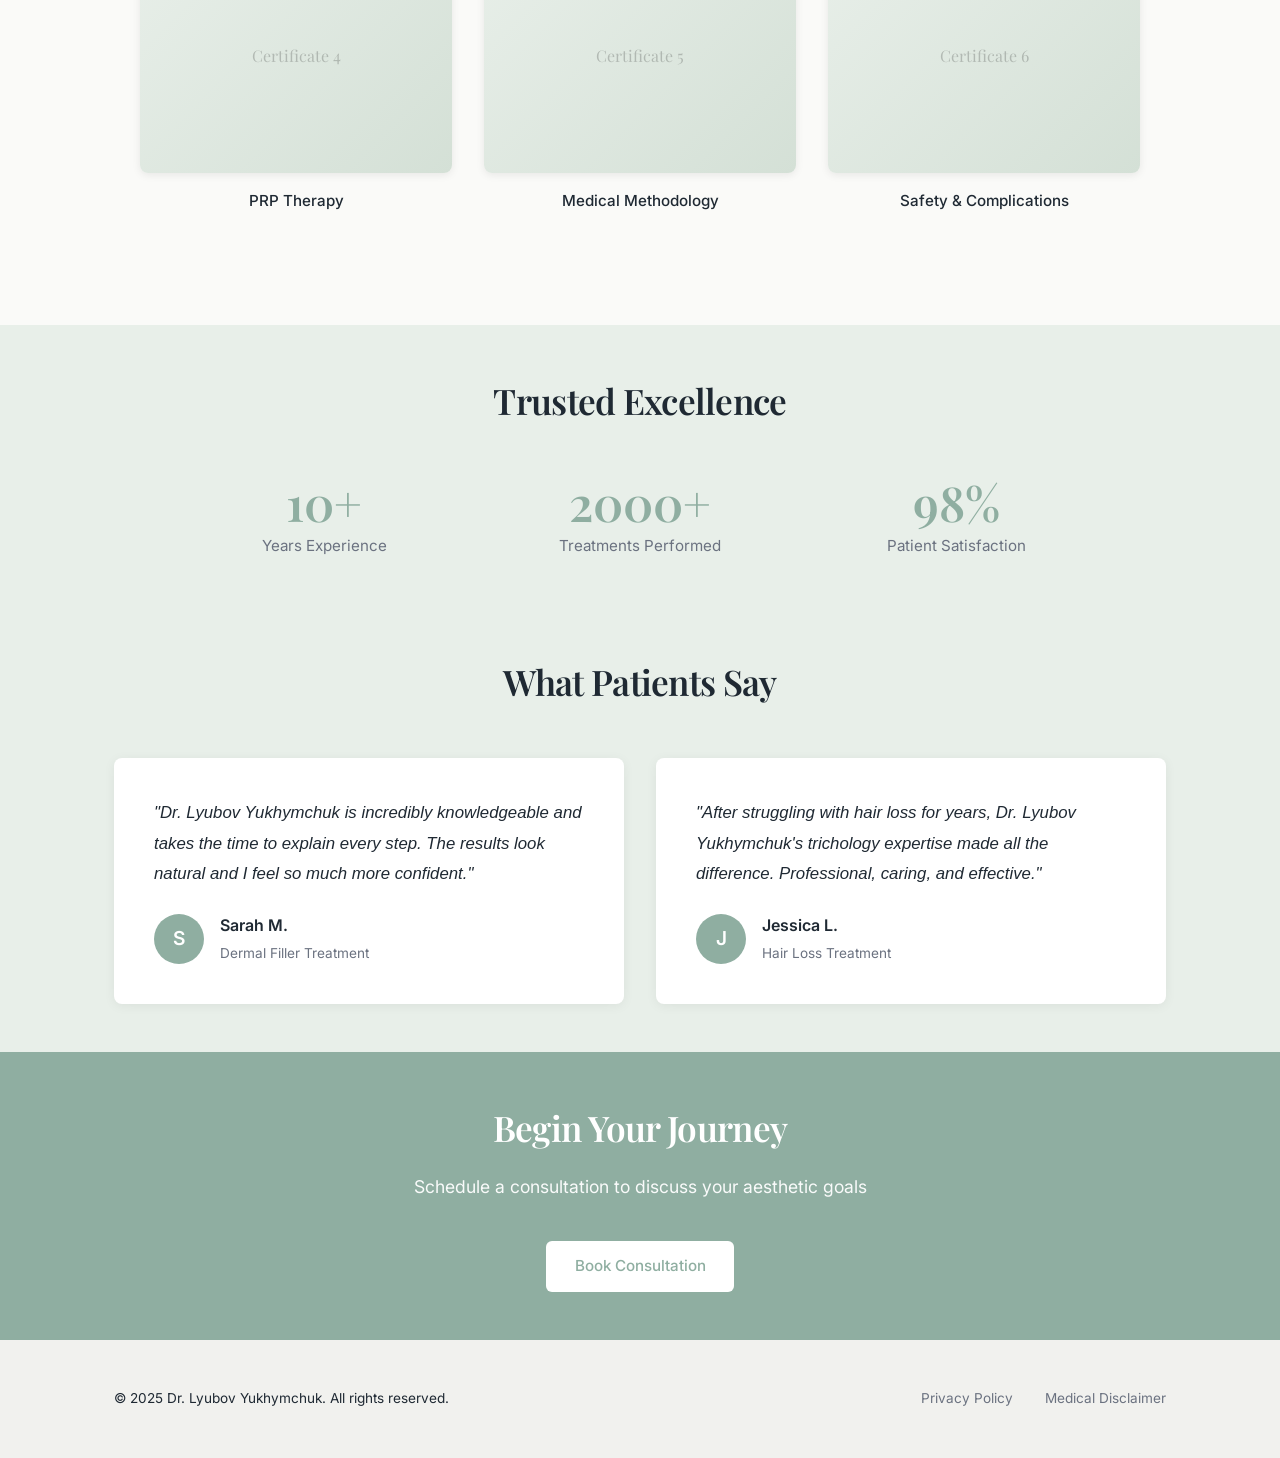
==== commit 1a33dfed: "Update about.html" ====
--- a/about.html
+++ b/about.html
@@ -108,26 +108,28 @@
 
 <section class="page-hero">
   <div class="container">
-    <div class="about-image" style="max-width: 400px; margin: 0 auto 2rem;">
-      <!-- Replace with: <img src="assets/images/about-photo.jpg" alt="Dr. Lyubov Yukhymchuk"> -->
-    </div>
     <h1>About Dr. Lyubov Yukhymchuk</h1>
     <p class="lead">Evidence-based aesthetic medicine with precision and care</p>
   </div>
 </section>
 
 <section class="container">
-  <div class="about-content" style="max-width: 900px; margin: 0 auto;">
-    <h2>Board-Certified Cosmetic Practitioner</h2>
-    <p>
-      Dr. Lyubov Yukhymchuk is a licensed medical practitioner specializing in cosmetic medicine, aesthetic injectables, and clinical trichology. With over 10 years of experience, her approach combines medical expertise with a conservative, evidence-based methodology.
-    </p>
-    <p>
-      Every treatment is individualized, focusing on natural results, patient safety, and long-term treatment planning. In addition to clinical practice, Dr. Lyubov Yukhymchuk works as a medical methodologist, developing treatment protocols and contributing to practitioner education in aesthetic medicine.
-    </p>
-  </div>
-</section>
-
+  <div class="about-grid">
+    <div class="about-image">
+      <!-- Replace with: <img src="assets/images/about-photo.jpg" alt="Dr. Lyubov Yukhymchuk"> -->
+    </div>
+    
+    <div class="about-content">
+      <h2>Board-Certified Cosmetic Practitioner</h2>
+      <p>
+        Dr. Lyubov Yukhymchuk is a licensed medical practitioner specializing in cosmetic medicine, aesthetic injectables, and clinical trichology. With over 10 years of experience, her approach combines medical expertise with a conservative, evidence-based methodology.
+      </p>
+      <p>
+        Every treatment is individualized, focusing on natural results, patient safety, and long-term treatment planning. In addition to clinical practice, Dr. Lyubov Yukhymchuk works as a medical methodologist, developing treatment protocols and contributing to practitioner education in aesthetic medicine.
+      </p>
+    </div>
+  </div>
+</section>
 <section class="philosophy">
   <div class="container">
     <h2>Treatment Philosophy</h2>
